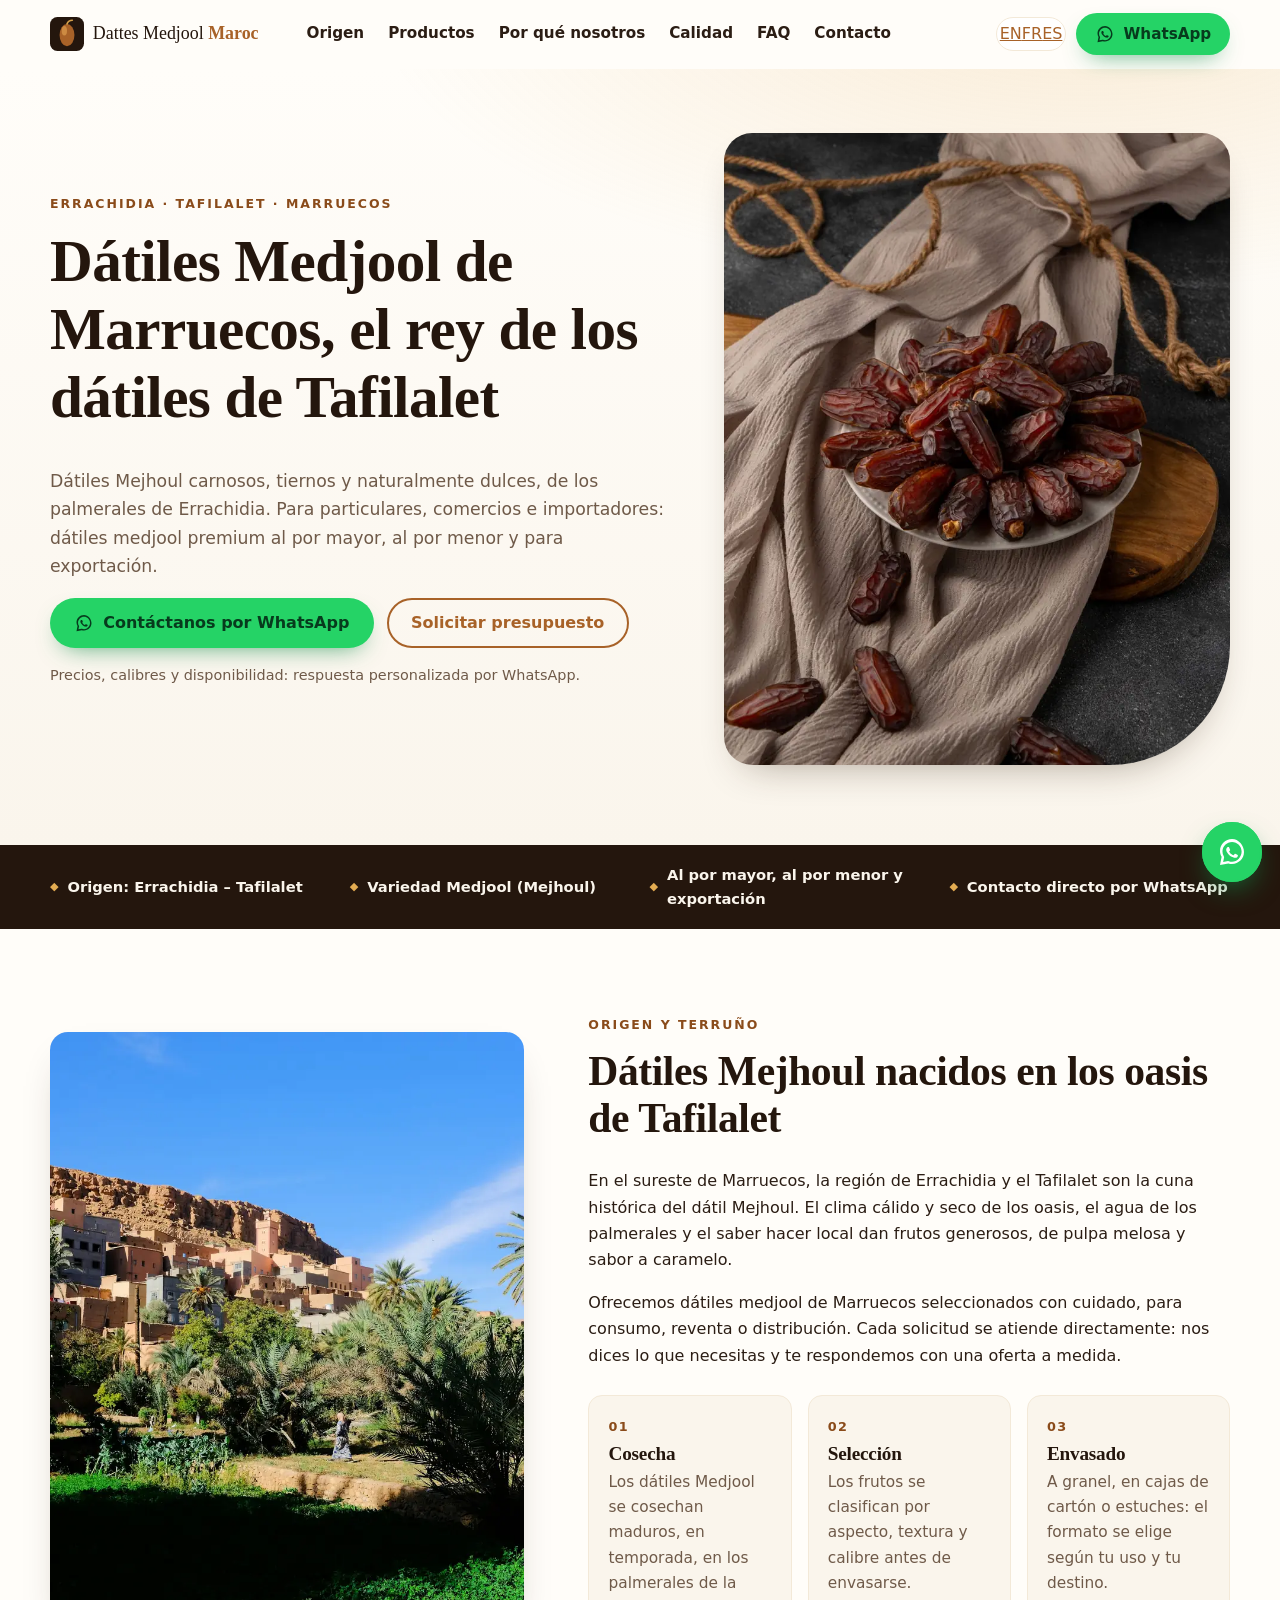
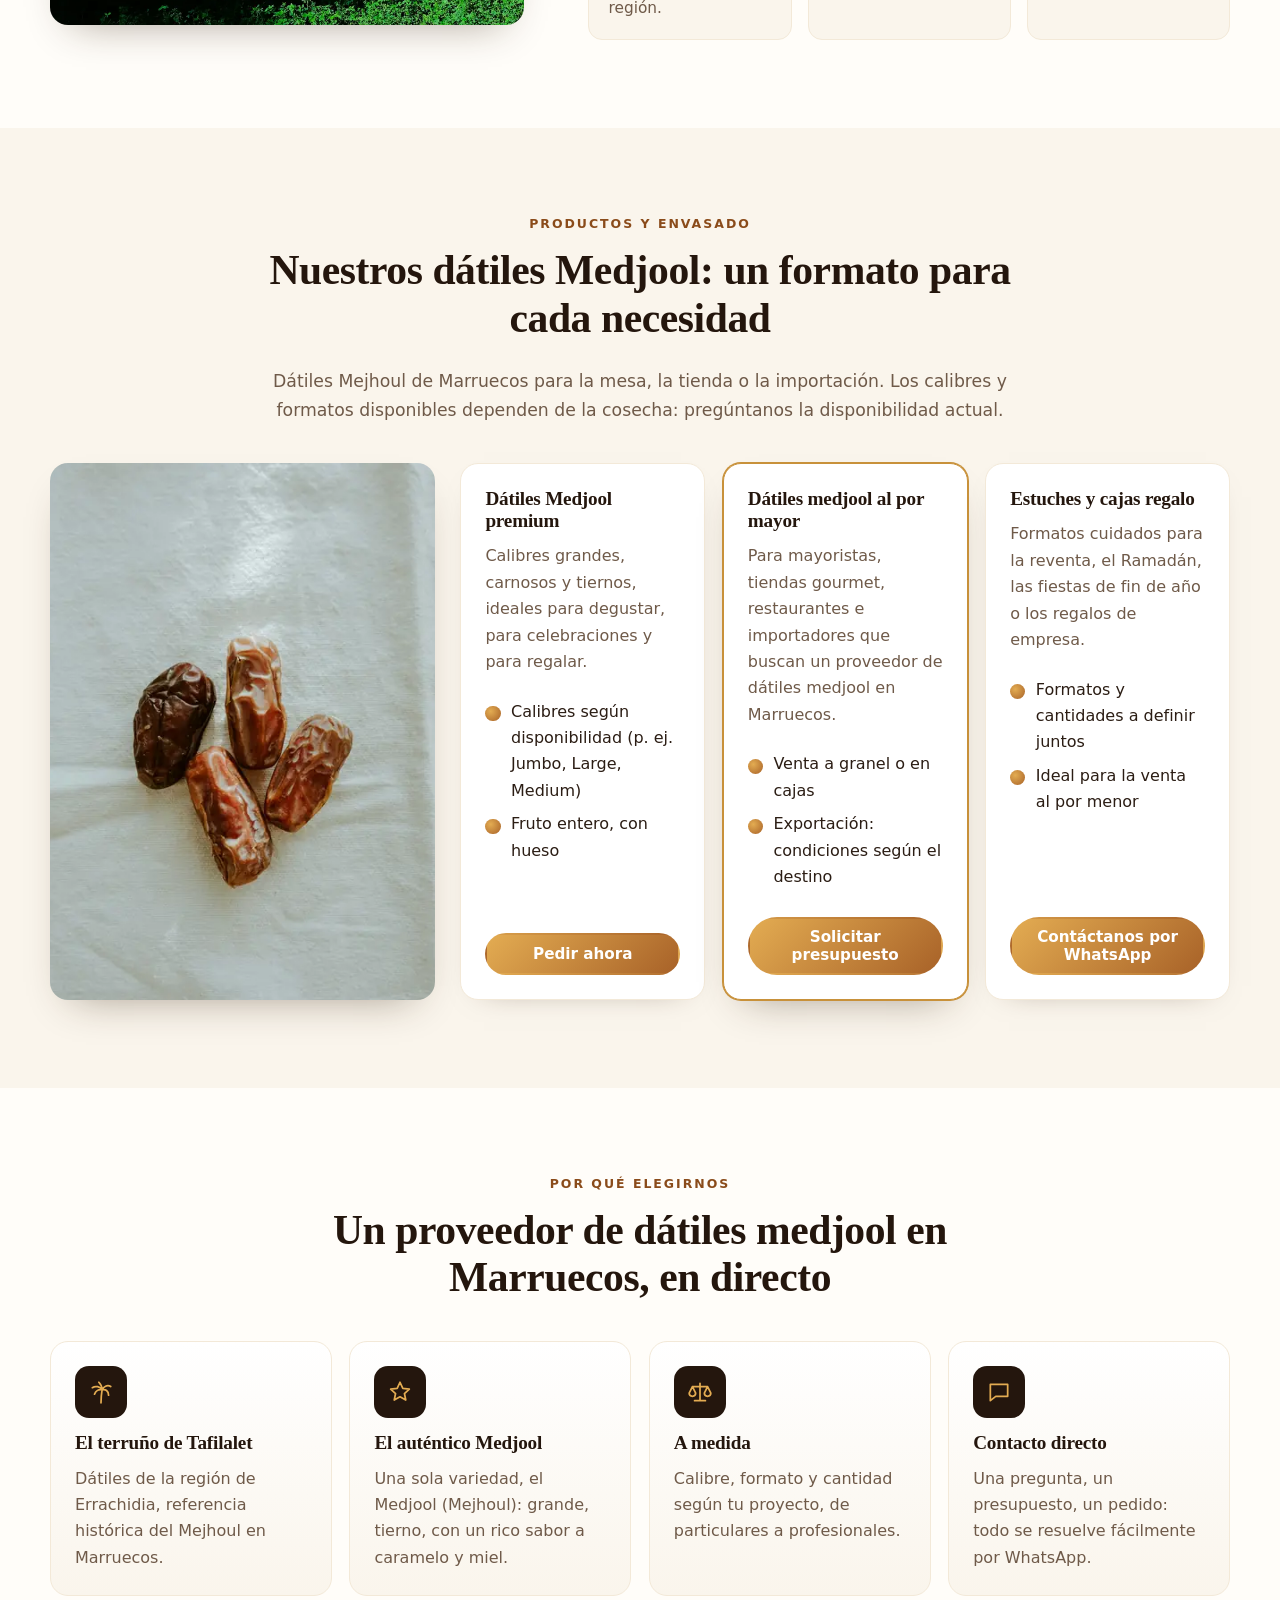
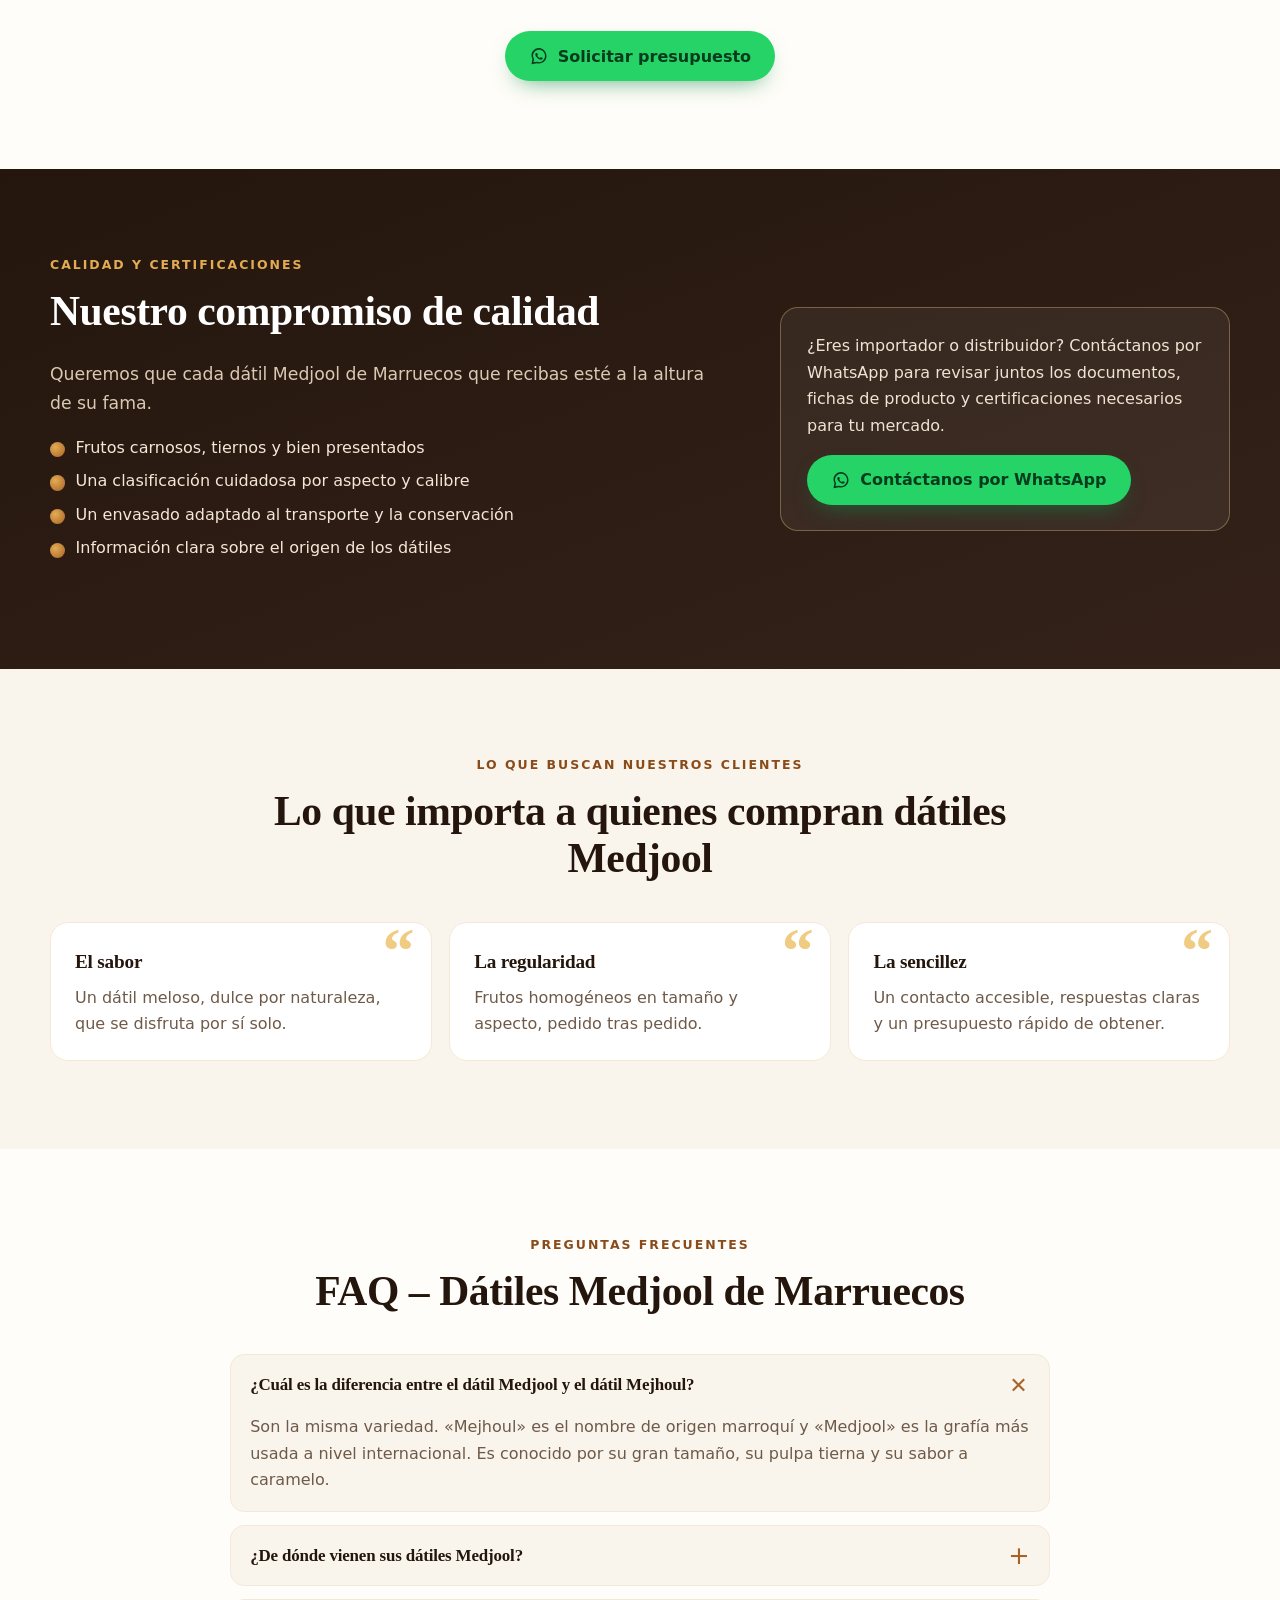
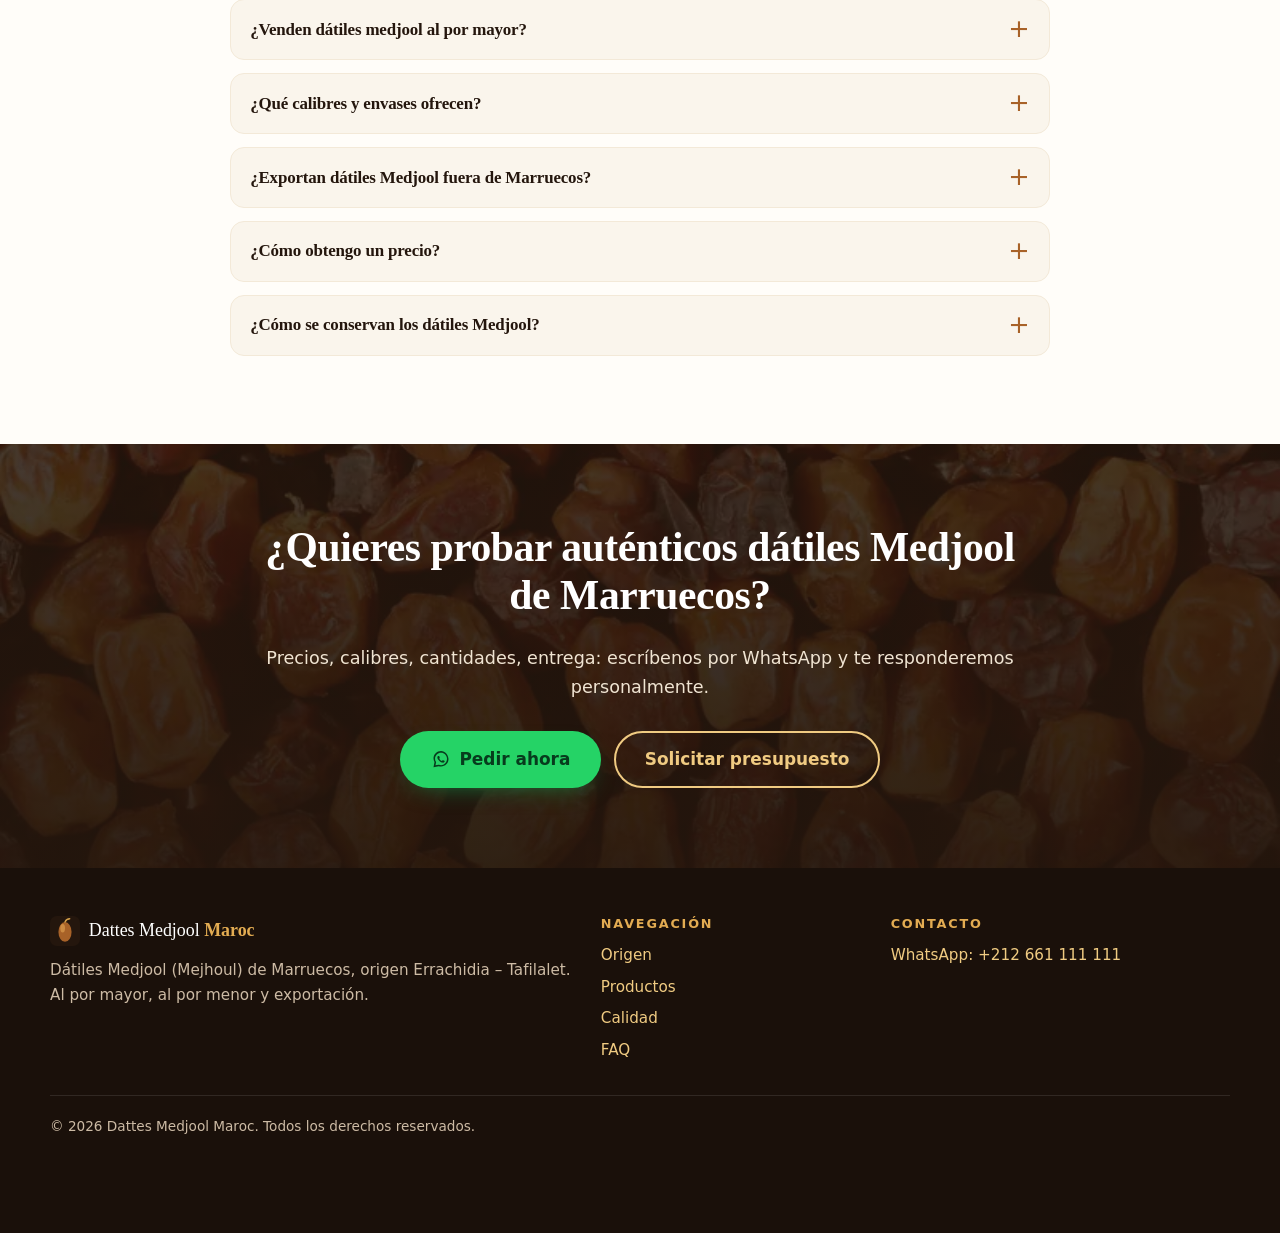
==== es/index.html @ 3dd284b5 "Generated pages: EN at /, FR at /fr/, ES at /es/ + sitemap with hreflang (2/3)" ====
<!DOCTYPE html>
<html lang="es">
<head>
  <!-- ============================================================
       GOOGLE TAG MANAGER (HEAD) — à ajouter plus tard
       Collez ici le 1er extrait GTM (<script>…GTM-XXXXXXX…</script>),
       le plus haut possible dans <head>. Aucun suivi n'est installé pour l'instant.
       ============================================================ -->

  <meta charset="utf-8">
  <meta name="viewport" content="width=device-width, initial-scale=1">
  <title>Dátiles Medjool Marruecos | Proveedor de dátiles Mejhoul de Tafilalet</title>
  <meta name="description" content="Dátiles Medjool de Marruecos (Mejhoul) de Errachidia – Tafilalet. Dátiles medjool premium al por mayor y al por menor, exportación bajo consulta. Solicita presupuesto por WhatsApp.">
  <meta name="robots" content="index, follow, max-image-preview:large">
  <meta name="theme-color" content="#24160d">
  <!-- Domain is set in tools/build.py (SITE). EN = /, FR = /fr/, ES = /es/ -->
  <link rel="canonical" href="https://medjooldateswholesale.vercel.app/es/">
  <link rel="alternate" hreflang="en" href="https://medjooldateswholesale.vercel.app/">
  <link rel="alternate" hreflang="fr" href="https://medjooldateswholesale.vercel.app/fr/">
  <link rel="alternate" hreflang="es" href="https://medjooldateswholesale.vercel.app/es/">
  <link rel="alternate" hreflang="x-default" href="https://medjooldateswholesale.vercel.app/">

  <meta property="og:type" content="website">
  <meta property="og:site_name" content="Dattes Medjool Maroc">
  <meta property="og:url" content="https://medjooldateswholesale.vercel.app/es/">
  <meta property="og:title" content="Dátiles Medjool Marruecos – Dátiles Mejhoul premium de Tafilalet">
  <meta property="og:description" content="Dátiles Mejhoul de Marruecos, origen Errachidia – Tafilalet. Al por mayor, al por menor y exportación. Contáctanos por WhatsApp.">
  <meta property="og:locale" content="es_ES">
  <meta property="og:locale:alternate" content="en_US">
  <meta property="og:locale:alternate" content="fr_FR">
  <meta property="og:image" content="https://medjooldateswholesale.vercel.app/images/og-image.jpg">
  <meta property="og:image:width" content="1200">
  <meta property="og:image:height" content="630">
  <meta property="og:image:alt" content="Dátiles Medjool de Marruecos en un plato sobre un paño de lino">
  <meta name="twitter:card" content="summary_large_image">
  <meta name="twitter:title" content="Dátiles Medjool Marruecos – Dátiles Mejhoul premium de Tafilalet">
  <meta name="twitter:description" content="Dátiles Mejhoul de Marruecos, origen Errachidia – Tafilalet. Al por mayor, al por menor y exportación. Contáctanos por WhatsApp.">
  <meta name="twitter:image" content="https://medjooldateswholesale.vercel.app/images/og-image.jpg">

  <link rel="icon" href="/favicon.svg" type="image/svg+xml">
  <link rel="apple-touch-icon" href="/images/apple-touch-icon.png">
  <link rel="preload" as="image" href="/images/dattes-medjool-maroc-800.webp" imagesrcset="/images/dattes-medjool-maroc-480.webp 480w, /images/dattes-medjool-maroc-800.webp 800w" imagesizes="(min-width: 900px) 42vw, 100vw" fetchpriority="high">
  <link rel="stylesheet" href="/css/style.css">

  <script type="application/ld+json" id="ld-org">
{
  "@context": "https://schema.org",
  "@graph": [
    {
      "@type": "Organization",
      "@id": "https://medjooldateswholesale.vercel.app/#organization",
      "name": "Dattes Medjool Maroc",
      "url": "https://medjooldateswholesale.vercel.app/",
      "logo": "https://medjooldateswholesale.vercel.app/images/apple-touch-icon.png",
      "image": "https://medjooldateswholesale.vercel.app/images/og-image.jpg",
      "telephone": "+212661111111",
      "contactPoint": {
        "@type": "ContactPoint",
        "telephone": "+212661111111",
        "contactType": "sales",
        "url": "https://wa.me/212661111111",
        "availableLanguage": [
          "English",
          "French",
          "Spanish"
        ]
      }
    },
    {
      "@type": "WebSite",
      "@id": "https://medjooldateswholesale.vercel.app/#website",
      "url": "https://medjooldateswholesale.vercel.app/",
      "name": "Dattes Medjool Maroc",
      "inLanguage": [
        "en",
        "fr",
        "es"
      ],
      "publisher": {
        "@id": "https://medjooldateswholesale.vercel.app/#organization"
      }
    }
  ]
}
  </script>
  <script type="application/ld+json" id="ld-faq">
{
  "@context": "https://schema.org",
  "@type": "FAQPage",
  "inLanguage": "es",
  "mainEntity": [
    {
      "@type": "Question",
      "name": "¿Cuál es la diferencia entre el dátil Medjool y el dátil Mejhoul?",
      "acceptedAnswer": {
        "@type": "Answer",
        "text": "Son la misma variedad. «Mejhoul» es el nombre de origen marroquí y «Medjool» es la grafía más usada a nivel internacional. Es conocido por su gran tamaño, su pulpa tierna y su sabor a caramelo."
      }
    },
    {
      "@type": "Question",
      "name": "¿De dónde vienen sus dátiles Medjool?",
      "acceptedAnswer": {
        "@type": "Answer",
        "text": "Nuestros dátiles vienen de Marruecos, de la región de Errachidia – Tafilalet, en el sureste del país, cuna histórica del dátil Mejhoul."
      }
    },
    {
      "@type": "Question",
      "name": "¿Venden dátiles medjool al por mayor?",
      "acceptedAnswer": {
        "@type": "Answer",
        "text": "Sí. Atendemos solicitudes de particulares y de profesionales (mayoristas, comercios, restaurantes, importadores). Indícanos por WhatsApp la cantidad que necesitas para recibir un presupuesto."
      }
    },
    {
      "@type": "Question",
      "name": "¿Qué calibres y envases ofrecen?",
      "acceptedAnswer": {
        "@type": "Answer",
        "text": "Los calibres y formatos (a granel, cajas, estuches, cajas regalo) dependen de la cosecha y de tu necesidad. Escríbenos por WhatsApp para conocer la disponibilidad actual."
      }
    },
    {
      "@type": "Question",
      "name": "¿Exportan dátiles Medjool fuera de Marruecos?",
      "acceptedAnswer": {
        "@type": "Answer",
        "text": "Las solicitudes de exportación se estudian caso por caso. Las condiciones (documentos, transporte, plazos) dependen del país de destino: contáctanos por WhatsApp para hablarlo."
      }
    },
    {
      "@type": "Question",
      "name": "¿Cómo obtengo un precio?",
      "acceptedAnswer": {
        "@type": "Answer",
        "text": "Envíanos un mensaje por WhatsApp indicando el producto, la cantidad y la ciudad o el país de entrega. Te responderemos con una oferta personalizada."
      }
    },
    {
      "@type": "Question",
      "name": "¿Cómo se conservan los dátiles Medjool?",
      "acceptedAnswer": {
        "@type": "Answer",
        "text": "Guárdalos en un lugar fresco y seco, protegidos de la luz y en un recipiente cerrado. En el frigorífico se mantienen tiernos durante más tiempo."
      }
    }
  ]
}
  </script>
</head>
<body>
  <!-- ============================================================
       GOOGLE TAG MANAGER (BODY / noscript) — à ajouter plus tard
       Collez ici le 2e extrait GTM (<noscript><iframe …GTM-XXXXXXX…></iframe></noscript>),
       juste après l'ouverture de <body>.
       Les liens WhatsApp portent data-cta="whatsapp" et data-cta-location="…"
       pour créer facilement des déclencheurs GTM (clic WhatsApp).
       ============================================================ -->

  <a class="skip" href="#main">Ir al contenido</a>

  <header class="header" id="top">
    <div class="container header__inner">
      <a class="brand" href="#top" aria-label="Dattes Medjool Maroc – inicio">
        <img src="/favicon.svg" alt="" width="34" height="34">
        <span>Dattes Medjool <strong>Maroc</strong></span>
      </a>
      <nav class="nav" id="nav" aria-label="Navegación principal">
        <a href="#origine">Origen</a>
        <a href="#produits">Productos</a>
        <a href="#pourquoi">Por qué nosotros</a>
        <a href="#qualite">Calidad</a>
        <a href="#faq">FAQ</a>
        <a href="#contact">Contacto</a>
      </nav>
      <div class="header__actions">
        <nav class="lang" aria-label="Elegir idioma">
          <a href="/" hreflang="en" lang="en">EN</a>
          <a href="/fr/" hreflang="fr" lang="fr">FR</a>
          <a href="/es/" hreflang="es" lang="es" aria-current="page">ES</a>
        </nav>
        <a class="btn btn--wa btn--sm header__wa" href="https://wa.me/212661111111?text=Hola%2C%20me%20interesan%20sus%20d%C3%A1tiles%20Medjool%20de%20Marruecos.%20%C2%BFPodr%C3%ADan%20enviarme%20sus%20precios%20y%20disponibilidad%3F" target="_blank" rel="noopener" data-cta="whatsapp" data-cta-location="header"><svg class="i-wa" viewBox="0 0 32 32" width="20" height="20" aria-hidden="true" focusable="false"><path fill="currentColor" d="M16.04 3C9.4 3 4 8.33 4 14.9c0 2.1.56 4.15 1.62 5.95L4 29l8.4-1.6a12.2 12.2 0 0 0 3.64.55C22.66 27.95 28 22.62 28 16.05 28 9.48 22.66 3 16.04 3zm0 22.8c-1.13 0-2.24-.18-3.3-.53l-.6-.2-4.98.95.97-4.83-.22-.6a9.6 9.6 0 0 1-1.44-5.1c0-5.3 4.3-9.6 9.57-9.6s9.57 4.3 9.57 9.6-4.3 10.31-9.57 10.31zm5.27-7.07c-.29-.14-1.7-.83-1.96-.92-.27-.1-.46-.14-.65.14-.2.29-.75.92-.92 1.1-.17.2-.34.22-.63.08-.29-.15-1.22-.45-2.32-1.43-.86-.76-1.44-1.7-1.6-1.99-.17-.29-.02-.44.12-.58.13-.13.29-.34.43-.5.15-.18.2-.3.29-.49.1-.19.05-.36-.02-.5-.07-.15-.65-1.56-.89-2.13-.23-.56-.47-.48-.65-.49h-.55c-.19 0-.5.07-.77.36-.26.29-1 .98-1 2.4 0 1.4 1.03 2.77 1.17 2.96.15.19 2.03 3.1 4.92 4.34.69.3 1.22.47 1.64.6.69.22 1.32.19 1.81.12.55-.08 1.7-.69 1.94-1.36.24-.67.24-1.25.17-1.37-.07-.12-.26-.19-.55-.33z"/></svg><span>WhatsApp</span></a>
        <button class="burger" type="button" aria-controls="nav" aria-expanded="false" aria-label="Abrir el menú"><span></span><span></span><span></span></button>
      </div>
    </div>
  </header>

  <main id="main">
    <!-- HERO -->
    <section class="hero" aria-labelledby="hero-title">
      <div class="container hero__grid">
        <div class="hero__text">
          <p class="eyebrow">Errachidia · Tafilalet · Marruecos</p>
          <h1 id="hero-title">Dátiles Medjool de Marruecos, el rey de los dátiles de Tafilalet</h1>
          <p class="lead">Dátiles Mejhoul carnosos, tiernos y naturalmente dulces, de los palmerales de Errachidia. Para particulares, comercios e importadores: dátiles medjool premium al por mayor, al por menor y para exportación.</p>
          <div class="cta-row">
            <a class="btn btn--wa" href="https://wa.me/212661111111?text=Hola%2C%20me%20interesan%20sus%20d%C3%A1tiles%20Medjool%20de%20Marruecos.%20%C2%BFPodr%C3%ADan%20enviarme%20sus%20precios%20y%20disponibilidad%3F" target="_blank" rel="noopener" data-cta="whatsapp" data-cta-location="hero"><svg class="i-wa" viewBox="0 0 32 32" width="20" height="20" aria-hidden="true" focusable="false"><path fill="currentColor" d="M16.04 3C9.4 3 4 8.33 4 14.9c0 2.1.56 4.15 1.62 5.95L4 29l8.4-1.6a12.2 12.2 0 0 0 3.64.55C22.66 27.95 28 22.62 28 16.05 28 9.48 22.66 3 16.04 3zm0 22.8c-1.13 0-2.24-.18-3.3-.53l-.6-.2-4.98.95.97-4.83-.22-.6a9.6 9.6 0 0 1-1.44-5.1c0-5.3 4.3-9.6 9.57-9.6s9.57 4.3 9.57 9.6-4.3 10.31-9.57 10.31zm5.27-7.07c-.29-.14-1.7-.83-1.96-.92-.27-.1-.46-.14-.65.14-.2.29-.75.92-.92 1.1-.17.2-.34.22-.63.08-.29-.15-1.22-.45-2.32-1.43-.86-.76-1.44-1.7-1.6-1.99-.17-.29-.02-.44.12-.58.13-.13.29-.34.43-.5.15-.18.2-.3.29-.49.1-.19.05-.36-.02-.5-.07-.15-.65-1.56-.89-2.13-.23-.56-.47-.48-.65-.49h-.55c-.19 0-.5.07-.77.36-.26.29-1 .98-1 2.4 0 1.4 1.03 2.77 1.17 2.96.15.19 2.03 3.1 4.92 4.34.69.3 1.22.47 1.64.6.69.22 1.32.19 1.81.12.55-.08 1.7-.69 1.94-1.36.24-.67.24-1.25.17-1.37-.07-.12-.26-.19-.55-.33z"/></svg><span>Contáctanos por WhatsApp</span></a>
            <a class="btn btn--ghost" href="https://wa.me/212661111111?text=Hola%2C%20me%20interesan%20sus%20d%C3%A1tiles%20Medjool%20de%20Marruecos.%20%C2%BFPodr%C3%ADan%20enviarme%20sus%20precios%20y%20disponibilidad%3F" target="_blank" rel="noopener" data-cta="whatsapp" data-cta-location="hero-quote"><span>Solicitar presupuesto</span></a>
          </div>
          <p class="hero__note">Precios, calibres y disponibilidad: respuesta personalizada por WhatsApp.</p>
        </div>
        <figure class="hero__media">
          <img src="/images/dattes-medjool-maroc-800.webp" srcset="/images/dattes-medjool-maroc-480.webp 480w, /images/dattes-medjool-maroc-800.webp 800w" sizes="(min-width: 900px) 42vw, 100vw" width="800" height="1000" alt="Dátiles Medjool de Marruecos en un plato sobre un paño de lino" fetchpriority="high" decoding="async">
        </figure>
      </div>
    </section>

    <!-- TRUST BAR -->
    <section class="trust" aria-label="Puntos clave">
      <ul class="container trust__list">
        <li><span class="ico" aria-hidden="true">◆</span><span>Origen: Errachidia – Tafilalet</span></li>
        <li><span class="ico" aria-hidden="true">◆</span><span>Variedad Medjool (Mejhoul)</span></li>
        <li><span class="ico" aria-hidden="true">◆</span><span>Al por mayor, al por menor y exportación</span></li>
        <li><span class="ico" aria-hidden="true">◆</span><span>Contacto directo por WhatsApp</span></li>
      </ul>
    </section>

    <!-- ORIGINE -->
    <section class="section" id="origine" aria-labelledby="about-title">
      <div class="container split">
        <figure class="split__media">
          <img src="/images/palmeraie-tafilalet-800.webp" srcset="/images/palmeraie-tafilalet-480.webp 480w, /images/palmeraie-tafilalet-800.webp 800w" sizes="(min-width: 900px) 40vw, 100vw" width="800" height="1000" alt="Palmeral y pueblo de un oasis en el sureste de Marruecos" loading="lazy" decoding="async">
        </figure>
        <div>
          <p class="kicker">Origen y terruño</p>
          <h2 id="about-title">Dátiles Mejhoul nacidos en los oasis de Tafilalet</h2>
          <p>En el sureste de Marruecos, la región de Errachidia y el Tafilalet son la cuna histórica del dátil Mejhoul. El clima cálido y seco de los oasis, el agua de los palmerales y el saber hacer local dan frutos generosos, de pulpa melosa y sabor a caramelo.</p>
          <p>Ofrecemos dátiles medjool de Marruecos seleccionados con cuidado, para consumo, reventa o distribución. Cada solicitud se atiende directamente: nos dices lo que necesitas y te respondemos con una oferta a medida.</p>
          <div class="steps">
            <div class="step"><span class="step__n">01</span><h3>Cosecha</h3><p>Los dátiles Medjool se cosechan maduros, en temporada, en los palmerales de la región.</p></div>
            <div class="step"><span class="step__n">02</span><h3>Selección</h3><p>Los frutos se clasifican por aspecto, textura y calibre antes de envasarse.</p></div>
            <div class="step"><span class="step__n">03</span><h3>Envasado</h3><p>A granel, en cajas de cartón o estuches: el formato se elige según tu uso y tu destino.</p></div>
          </div>
        </div>
      </div>
    </section>

    <!-- PRODUITS -->
    <section class="section section--cream" id="produits" aria-labelledby="products-title">
      <div class="container">
        <div class="section__head">
          <p class="kicker">Productos y envasado</p>
          <h2 id="products-title">Nuestros dátiles Medjool: un formato para cada necesidad</h2>
          <p class="lead">Dátiles Mejhoul de Marruecos para la mesa, la tienda o la importación. Los calibres y formatos disponibles dependen de la cosecha: pregúntanos la disponibilidad actual.</p>
        </div>
        <div class="products">
          <figure class="products__media">
            <img src="/images/dattes-mejhoul-800.webp" srcset="/images/dattes-mejhoul-480.webp 480w, /images/dattes-mejhoul-800.webp 800w" sizes="(min-width: 900px) 30vw, 100vw" width="800" height="1000" alt="Cuatro dátiles Mejhoul sobre un paño blanco" loading="lazy" decoding="async">
          </figure>
          <div class="cards">
            <article class="card">
              <h3>Dátiles Medjool premium</h3>
              <p>Calibres grandes, carnosos y tiernos, ideales para degustar, para celebraciones y para regalar.</p>
              <ul class="checks"><li>Calibres según disponibilidad (p. ej. Jumbo, Large, Medium)</li><li>Fruto entero, con hueso</li></ul>
              <a class="btn btn--gold btn--sm" href="https://wa.me/212661111111?text=Hola%2C%20me%20interesan%20sus%20d%C3%A1tiles%20Medjool%20de%20Marruecos.%20%C2%BFPodr%C3%ADan%20enviarme%20sus%20precios%20y%20disponibilidad%3F" target="_blank" rel="noopener" data-cta="whatsapp" data-cta-location="product-premium"><span>Pedir ahora</span></a>
            </article>
            <article class="card card--featured">
              <h3>Dátiles medjool al por mayor</h3>
              <p>Para mayoristas, tiendas gourmet, restaurantes e importadores que buscan un proveedor de dátiles medjool en Marruecos.</p>
              <ul class="checks"><li>Venta a granel o en cajas</li><li>Exportación: condiciones según el destino</li></ul>
              <a class="btn btn--gold btn--sm" href="https://wa.me/212661111111?text=Hola%2C%20me%20interesan%20sus%20d%C3%A1tiles%20Medjool%20de%20Marruecos.%20%C2%BFPodr%C3%ADan%20enviarme%20sus%20precios%20y%20disponibilidad%3F" target="_blank" rel="noopener" data-cta="whatsapp" data-cta-location="product-wholesale"><span>Solicitar presupuesto</span></a>
            </article>
            <article class="card">
              <h3>Estuches y cajas regalo</h3>
              <p>Formatos cuidados para la reventa, el Ramadán, las fiestas de fin de año o los regalos de empresa.</p>
              <ul class="checks"><li>Formatos y cantidades a definir juntos</li><li>Ideal para la venta al por menor</li></ul>
              <a class="btn btn--gold btn--sm" href="https://wa.me/212661111111?text=Hola%2C%20me%20interesan%20sus%20d%C3%A1tiles%20Medjool%20de%20Marruecos.%20%C2%BFPodr%C3%ADan%20enviarme%20sus%20precios%20y%20disponibilidad%3F" target="_blank" rel="noopener" data-cta="whatsapp" data-cta-location="product-boxes"><span>Contáctanos por WhatsApp</span></a>
            </article>
          </div>
        </div>
      </div>
    </section>

    <!-- POURQUOI NOUS -->
    <section class="section" id="pourquoi" aria-labelledby="why-title">
      <div class="container">
        <div class="section__head">
          <p class="kicker">Por qué elegirnos</p>
          <h2 id="why-title">Un proveedor de dátiles medjool en Marruecos, en directo</h2>
        </div>
        <div class="features">
          <div class="feature"><span class="feature__ico" aria-hidden="true"><svg viewBox="0 0 24 24" width="26" height="26" aria-hidden="true"><path fill="none" stroke="currentColor" stroke-width="1.6" stroke-linecap="round" d="M12 22c0-5 .5-9 1-12M13 10c-2-3-6-4-9-2M13 10c1-3 5-5 8-3M13 10c-3-1-6 1-7 4M13 10c3-1 6 1 6 5M13 10c0-3-1-5-3-7"/></svg></span><h3>El terruño de Tafilalet</h3><p>Dátiles de la región de Errachidia, referencia histórica del Mejhoul en Marruecos.</p></div>
          <div class="feature"><span class="feature__ico" aria-hidden="true"><svg viewBox="0 0 24 24" width="26" height="26" aria-hidden="true"><path fill="none" stroke="currentColor" stroke-width="1.6" stroke-linejoin="round" d="M12 3l2.6 5.6 6 .7-4.5 4.1 1.2 6L12 16.4 6.7 19.4l1.2-6L3.4 9.3l6-.7z"/></svg></span><h3>El auténtico Medjool</h3><p>Una sola variedad, el Medjool (Mejhoul): grande, tierno, con un rico sabor a caramelo y miel.</p></div>
          <div class="feature"><span class="feature__ico" aria-hidden="true"><svg viewBox="0 0 24 24" width="26" height="26" aria-hidden="true"><path fill="none" stroke="currentColor" stroke-width="1.6" stroke-linecap="round" stroke-linejoin="round" d="M12 4v16M7 20h10M5 7h14M5 7l-3 6a3 3 0 0 0 6 0zM19 7l-3 6a3 3 0 0 0 6 0z"/></svg></span><h3>A medida</h3><p>Calibre, formato y cantidad según tu proyecto, de particulares a profesionales.</p></div>
          <div class="feature"><span class="feature__ico" aria-hidden="true"><svg viewBox="0 0 24 24" width="26" height="26" aria-hidden="true"><path fill="none" stroke="currentColor" stroke-width="1.6" stroke-linejoin="round" d="M4 5h16v11H9l-5 4z"/></svg></span><h3>Contacto directo</h3><p>Una pregunta, un presupuesto, un pedido: todo se resuelve fácilmente por WhatsApp.</p></div>
        </div>
        <div class="center"><a class="btn btn--wa" href="https://wa.me/212661111111?text=Hola%2C%20me%20interesan%20sus%20d%C3%A1tiles%20Medjool%20de%20Marruecos.%20%C2%BFPodr%C3%ADan%20enviarme%20sus%20precios%20y%20disponibilidad%3F" target="_blank" rel="noopener" data-cta="whatsapp" data-cta-location="why"><svg class="i-wa" viewBox="0 0 32 32" width="20" height="20" aria-hidden="true" focusable="false"><path fill="currentColor" d="M16.04 3C9.4 3 4 8.33 4 14.9c0 2.1.56 4.15 1.62 5.95L4 29l8.4-1.6a12.2 12.2 0 0 0 3.64.55C22.66 27.95 28 22.62 28 16.05 28 9.48 22.66 3 16.04 3zm0 22.8c-1.13 0-2.24-.18-3.3-.53l-.6-.2-4.98.95.97-4.83-.22-.6a9.6 9.6 0 0 1-1.44-5.1c0-5.3 4.3-9.6 9.57-9.6s9.57 4.3 9.57 9.6-4.3 10.31-9.57 10.31zm5.27-7.07c-.29-.14-1.7-.83-1.96-.92-.27-.1-.46-.14-.65.14-.2.29-.75.92-.92 1.1-.17.2-.34.22-.63.08-.29-.15-1.22-.45-2.32-1.43-.86-.76-1.44-1.7-1.6-1.99-.17-.29-.02-.44.12-.58.13-.13.29-.34.43-.5.15-.18.2-.3.29-.49.1-.19.05-.36-.02-.5-.07-.15-.65-1.56-.89-2.13-.23-.56-.47-.48-.65-.49h-.55c-.19 0-.5.07-.77.36-.26.29-1 .98-1 2.4 0 1.4 1.03 2.77 1.17 2.96.15.19 2.03 3.1 4.92 4.34.69.3 1.22.47 1.64.6.69.22 1.32.19 1.81.12.55-.08 1.7-.69 1.94-1.36.24-.67.24-1.25.17-1.37-.07-.12-.26-.19-.55-.33z"/></svg><span>Solicitar presupuesto</span></a></div>
      </div>
    </section>

    <!-- QUALITÉ & CERTIFICATIONS -->
    <section class="section section--dark" id="qualite" aria-labelledby="quality-title">
      <div class="container quality">
        <div>
          <p class="kicker">Calidad y certificaciones</p>
          <h2 id="quality-title">Nuestro compromiso de calidad</h2>
          <p class="lead">Queremos que cada dátil Medjool de Marruecos que recibas esté a la altura de su fama.</p>
          <ul class="checks checks--light">
            <li>Frutos carnosos, tiernos y bien presentados</li>
            <li>Una clasificación cuidadosa por aspecto y calibre</li>
            <li>Un envasado adaptado al transporte y la conservación</li>
            <li>Información clara sobre el origen de los dátiles</li>
          </ul>
        </div>
        <div class="quality__box">
          <!-- TODO (Jose) : ajoutez ici vos VRAIES certifications (ex. ONSSA, ISO, bio…) uniquement
               si vous les détenez, avec leurs logos/numéros. Rien n'est affiché pour l'instant. -->
          <p>¿Eres importador o distribuidor? Contáctanos por WhatsApp para revisar juntos los documentos, fichas de producto y certificaciones necesarios para tu mercado.</p>
          <a class="btn btn--wa" href="https://wa.me/212661111111?text=Hola%2C%20me%20interesan%20sus%20d%C3%A1tiles%20Medjool%20de%20Marruecos.%20%C2%BFPodr%C3%ADan%20enviarme%20sus%20precios%20y%20disponibilidad%3F" target="_blank" rel="noopener" data-cta="whatsapp" data-cta-location="quality"><svg class="i-wa" viewBox="0 0 32 32" width="20" height="20" aria-hidden="true" focusable="false"><path fill="currentColor" d="M16.04 3C9.4 3 4 8.33 4 14.9c0 2.1.56 4.15 1.62 5.95L4 29l8.4-1.6a12.2 12.2 0 0 0 3.64.55C22.66 27.95 28 22.62 28 16.05 28 9.48 22.66 3 16.04 3zm0 22.8c-1.13 0-2.24-.18-3.3-.53l-.6-.2-4.98.95.97-4.83-.22-.6a9.6 9.6 0 0 1-1.44-5.1c0-5.3 4.3-9.6 9.57-9.6s9.57 4.3 9.57 9.6-4.3 10.31-9.57 10.31zm5.27-7.07c-.29-.14-1.7-.83-1.96-.92-.27-.1-.46-.14-.65.14-.2.29-.75.92-.92 1.1-.17.2-.34.22-.63.08-.29-.15-1.22-.45-2.32-1.43-.86-.76-1.44-1.7-1.6-1.99-.17-.29-.02-.44.12-.58.13-.13.29-.34.43-.5.15-.18.2-.3.29-.49.1-.19.05-.36-.02-.5-.07-.15-.65-1.56-.89-2.13-.23-.56-.47-.48-.65-.49h-.55c-.19 0-.5.07-.77.36-.26.29-1 .98-1 2.4 0 1.4 1.03 2.77 1.17 2.96.15.19 2.03 3.1 4.92 4.34.69.3 1.22.47 1.64.6.69.22 1.32.19 1.81.12.55-.08 1.7-.69 1.94-1.36.24-.67.24-1.25.17-1.37-.07-.12-.26-.19-.55-.33z"/></svg><span>Contáctanos por WhatsApp</span></a>
        </div>
      </div>
    </section>

    <!-- CE QUE NOS CLIENTS RECHERCHENT (à la place de faux témoignages) -->
    <section class="section section--cream" id="avis" aria-labelledby="values-title">
      <div class="container">
        <div class="section__head">
          <p class="kicker">Lo que buscan nuestros clientes</p>
          <h2 id="values-title">Lo que importa a quienes compran dátiles Medjool</h2>
        </div>
        <div class="values">
          <div class="value"><span class="value__mark" aria-hidden="true">“</span><h3>El sabor</h3><p>Un dátil meloso, dulce por naturaleza, que se disfruta por sí solo.</p></div>
          <div class="value"><span class="value__mark" aria-hidden="true">“</span><h3>La regularidad</h3><p>Frutos homogéneos en tamaño y aspecto, pedido tras pedido.</p></div>
          <div class="value"><span class="value__mark" aria-hidden="true">“</span><h3>La sencillez</h3><p>Un contacto accesible, respuestas claras y un presupuesto rápido de obtener.</p></div>
        </div>
        <!-- TODO (Jose) : TÉMOIGNAGES CLIENTS — à ajouter seulement avec de vrais avis, avec l'accord des clients.
             Modèle (ajoutez les clés dans tools/translations.json pour EN / FR / ES, puis python3 tools/build.py) :
        <div class="testimonials">
          <blockquote class="testimonial">
            <p>« Vrai avis client ici »</p>
            <footer>Prénom, ville / entreprise</footer>
          </blockquote>
        </div>
        -->
      </div>
    </section>

    <!-- FAQ -->
    <section class="section" id="faq" aria-labelledby="faq-title">
      <div class="container container--narrow">
        <div class="section__head">
          <p class="kicker">Preguntas frecuentes</p>
          <h2 id="faq-title">FAQ – Dátiles Medjool de Marruecos</h2>
        </div>
        <div class="faq">
          <details class="faq__item" open>
            <summary><h3>¿Cuál es la diferencia entre el dátil Medjool y el dátil Mejhoul?</h3></summary>
            <p>Son la misma variedad. «Mejhoul» es el nombre de origen marroquí y «Medjool» es la grafía más usada a nivel internacional. Es conocido por su gran tamaño, su pulpa tierna y su sabor a caramelo.</p>
          </details>
          <details class="faq__item">
            <summary><h3>¿De dónde vienen sus dátiles Medjool?</h3></summary>
            <p>Nuestros dátiles vienen de Marruecos, de la región de Errachidia – Tafilalet, en el sureste del país, cuna histórica del dátil Mejhoul.</p>
          </details>
          <details class="faq__item">
            <summary><h3>¿Venden dátiles medjool al por mayor?</h3></summary>
            <p>Sí. Atendemos solicitudes de particulares y de profesionales (mayoristas, comercios, restaurantes, importadores). Indícanos por WhatsApp la cantidad que necesitas para recibir un presupuesto.</p>
          </details>
          <details class="faq__item">
            <summary><h3>¿Qué calibres y envases ofrecen?</h3></summary>
            <p>Los calibres y formatos (a granel, cajas, estuches, cajas regalo) dependen de la cosecha y de tu necesidad. Escríbenos por WhatsApp para conocer la disponibilidad actual.</p>
          </details>
          <details class="faq__item">
            <summary><h3>¿Exportan dátiles Medjool fuera de Marruecos?</h3></summary>
            <p>Las solicitudes de exportación se estudian caso por caso. Las condiciones (documentos, transporte, plazos) dependen del país de destino: contáctanos por WhatsApp para hablarlo.</p>
          </details>
          <details class="faq__item">
            <summary><h3>¿Cómo obtengo un precio?</h3></summary>
            <p>Envíanos un mensaje por WhatsApp indicando el producto, la cantidad y la ciudad o el país de entrega. Te responderemos con una oferta personalizada.</p>
          </details>
          <details class="faq__item">
            <summary><h3>¿Cómo se conservan los dátiles Medjool?</h3></summary>
            <p>Guárdalos en un lugar fresco y seco, protegidos de la luz y en un recipiente cerrado. En el frigorífico se mantienen tiernos durante más tiempo.</p>
          </details>
        </div>
      </div>
    </section>

    <!-- CTA FINAL -->
    <section class="final" id="contact" aria-labelledby="final-title">
      <picture>
        <source media="(min-width: 800px)" srcset="/images/dattes-medjool-en-gros-1400.webp">
        <img class="final__bg" src="/images/dattes-medjool-en-gros-800.webp" width="800" height="350" alt="" loading="lazy" decoding="async">
      </picture>
      <div class="container final__inner">
        <h2 id="final-title">¿Quieres probar auténticos dátiles Medjool de Marruecos?</h2>
        <p>Precios, calibres, cantidades, entrega: escríbenos por WhatsApp y te responderemos personalmente.</p>
        <div class="cta-row cta-row--center">
          <a class="btn btn--wa btn--lg" href="https://wa.me/212661111111?text=Hola%2C%20me%20interesan%20sus%20d%C3%A1tiles%20Medjool%20de%20Marruecos.%20%C2%BFPodr%C3%ADan%20enviarme%20sus%20precios%20y%20disponibilidad%3F" target="_blank" rel="noopener" data-cta="whatsapp" data-cta-location="final"><svg class="i-wa" viewBox="0 0 32 32" width="20" height="20" aria-hidden="true" focusable="false"><path fill="currentColor" d="M16.04 3C9.4 3 4 8.33 4 14.9c0 2.1.56 4.15 1.62 5.95L4 29l8.4-1.6a12.2 12.2 0 0 0 3.64.55C22.66 27.95 28 22.62 28 16.05 28 9.48 22.66 3 16.04 3zm0 22.8c-1.13 0-2.24-.18-3.3-.53l-.6-.2-4.98.95.97-4.83-.22-.6a9.6 9.6 0 0 1-1.44-5.1c0-5.3 4.3-9.6 9.57-9.6s9.57 4.3 9.57 9.6-4.3 10.31-9.57 10.31zm5.27-7.07c-.29-.14-1.7-.83-1.96-.92-.27-.1-.46-.14-.65.14-.2.29-.75.92-.92 1.1-.17.2-.34.22-.63.08-.29-.15-1.22-.45-2.32-1.43-.86-.76-1.44-1.7-1.6-1.99-.17-.29-.02-.44.12-.58.13-.13.29-.34.43-.5.15-.18.2-.3.29-.49.1-.19.05-.36-.02-.5-.07-.15-.65-1.56-.89-2.13-.23-.56-.47-.48-.65-.49h-.55c-.19 0-.5.07-.77.36-.26.29-1 .98-1 2.4 0 1.4 1.03 2.77 1.17 2.96.15.19 2.03 3.1 4.92 4.34.69.3 1.22.47 1.64.6.69.22 1.32.19 1.81.12.55-.08 1.7-.69 1.94-1.36.24-.67.24-1.25.17-1.37-.07-.12-.26-.19-.55-.33z"/></svg><span>Pedir ahora</span></a>
          <a class="btn btn--ghost-light btn--lg" href="https://wa.me/212661111111?text=Hola%2C%20me%20interesan%20sus%20d%C3%A1tiles%20Medjool%20de%20Marruecos.%20%C2%BFPodr%C3%ADan%20enviarme%20sus%20precios%20y%20disponibilidad%3F" target="_blank" rel="noopener" data-cta="whatsapp" data-cta-location="final-quote"><span>Solicitar presupuesto</span></a>
        </div>
      </div>
    </section>
  </main>

  <footer class="footer">
    <div class="container footer__grid">
      <div>
        <p class="brand brand--footer"><img src="/favicon.svg" alt="" width="30" height="30" loading="lazy"><span>Dattes Medjool <strong>Maroc</strong></span></p>
        <p>Dátiles Medjool (Mejhoul) de Marruecos, origen Errachidia – Tafilalet. Al por mayor, al por menor y exportación.</p>
      </div>
      <div>
        <h2 class="footer__h">Navegación</h2>
        <ul class="footer__links">
          <li><a href="#origine">Origen</a></li>
          <li><a href="#produits">Productos</a></li>
          <li><a href="#qualite">Calidad</a></li>
          <li><a href="#faq">FAQ</a></li>
        </ul>
      </div>
      <div>
        <h2 class="footer__h">Contacto</h2>
        <p><a href="https://wa.me/212661111111?text=Hola%2C%20me%20interesan%20sus%20d%C3%A1tiles%20Medjool%20de%20Marruecos.%20%C2%BFPodr%C3%ADan%20enviarme%20sus%20precios%20y%20disponibilidad%3F" target="_blank" rel="noopener" data-cta="whatsapp" data-cta-location="footer">WhatsApp: +212 661 111 111</a></p>
      </div>
    </div>
    <div class="container footer__bottom">
      <p>© <span id="year">2026</span> Dattes Medjool Maroc. <span>Todos los derechos reservados.</span></p>
    </div>
  </footer>

  <a class="wa-float" href="https://wa.me/212661111111?text=Hola%2C%20me%20interesan%20sus%20d%C3%A1tiles%20Medjool%20de%20Marruecos.%20%C2%BFPodr%C3%ADan%20enviarme%20sus%20precios%20y%20disponibilidad%3F" target="_blank" rel="noopener" data-cta="whatsapp" data-cta-location="floating" aria-label="Contáctanos por WhatsApp"><svg class="i-wa" viewBox="0 0 32 32" width="20" height="20" aria-hidden="true" focusable="false"><path fill="currentColor" d="M16.04 3C9.4 3 4 8.33 4 14.9c0 2.1.56 4.15 1.62 5.95L4 29l8.4-1.6a12.2 12.2 0 0 0 3.64.55C22.66 27.95 28 22.62 28 16.05 28 9.48 22.66 3 16.04 3zm0 22.8c-1.13 0-2.24-.18-3.3-.53l-.6-.2-4.98.95.97-4.83-.22-.6a9.6 9.6 0 0 1-1.44-5.1c0-5.3 4.3-9.6 9.57-9.6s9.57 4.3 9.57 9.6-4.3 10.31-9.57 10.31zm5.27-7.07c-.29-.14-1.7-.83-1.96-.92-.27-.1-.46-.14-.65.14-.2.29-.75.92-.92 1.1-.17.2-.34.22-.63.08-.29-.15-1.22-.45-2.32-1.43-.86-.76-1.44-1.7-1.6-1.99-.17-.29-.02-.44.12-.58.13-.13.29-.34.43-.5.15-.18.2-.3.29-.49.1-.19.05-.36-.02-.5-.07-.15-.65-1.56-.89-2.13-.23-.56-.47-.48-.65-.49h-.55c-.19 0-.5.07-.77.36-.26.29-1 .98-1 2.4 0 1.4 1.03 2.77 1.17 2.96.15.19 2.03 3.1 4.92 4.34.69.3 1.22.47 1.64.6.69.22 1.32.19 1.81.12.55-.08 1.7-.69 1.94-1.36.24-.67.24-1.25.17-1.37-.07-.12-.26-.19-.55-.33z"/></svg></a>

  <script src="/js/main.js"></script>
</body>
</html>
---- css/style.css ----
/* Dattes Medjool Maroc — mobile-first, no framework */
:root{
  --espresso:#24160d; --espresso-2:#34221a; --cocoa:#5a3a22;
  --caramel:#a86228; --gold:#c8913a; --amber:#e3ac52; --gold-soft:#f0cb82;
  --cream:#faf5ec; --cream-2:#f3e9d8; --ink:#2b1d14; --muted:#6f5a49;
  --wa:#25d366; --wa-dark:#128c4a;
  --radius:18px; --shadow:0 18px 40px -22px rgba(52,30,12,.45);
  --serif:"Iowan Old Style","Palatino Linotype",Palatino,"Book Antiqua",Georgia,serif;
  --sans:system-ui,-apple-system,"Segoe UI",Roboto,"Helvetica Neue",Arial,sans-serif;
}
*,*::before,*::after{box-sizing:border-box}
html{scroll-behavior:smooth;scroll-padding-top:84px;-webkit-text-size-adjust:100%}
body{margin:0;font-family:var(--sans);font-size:1rem;line-height:1.65;color:var(--ink);background:#fffdf9}
img{max-width:100%;height:auto;display:block}
a{color:var(--caramel)}
h1,h2,h3{font-family:var(--serif);line-height:1.15;color:var(--espresso);margin:0 0 .6em;font-weight:700;letter-spacing:-.01em}
h1{font-size:clamp(2.1rem,6.4vw,3.7rem)}
h2{font-size:clamp(1.7rem,4.4vw,2.6rem)}
h3{font-size:1.2rem}
p{margin:0 0 1em}
.container{width:min(1180px,100% - 2.5rem);margin-inline:auto}
.container--narrow{width:min(820px,100% - 2.5rem)}
.skip{position:absolute;left:-999px;top:0;background:var(--espresso);color:#fff;padding:.6rem 1rem;z-index:100}
.skip:focus{left:1rem}
:focus-visible{outline:3px solid var(--amber);outline-offset:3px}

/* Buttons */
.btn{display:inline-flex;align-items:center;justify-content:center;gap:.55rem;min-height:48px;padding:.8rem 1.4rem;border-radius:999px;font-weight:650;font-size:1rem;text-decoration:none;border:2px solid transparent;transition:transform .15s ease,box-shadow .15s ease,background .15s ease;line-height:1.2;text-align:center}
.btn:hover{transform:translateY(-1px)}
.btn--wa{background:var(--wa);color:#073b1d;box-shadow:0 10px 24px -12px rgba(18,140,74,.8)}
.btn--wa:hover{background:#2fe072}
.btn--gold{background:linear-gradient(135deg,var(--amber),var(--caramel));color:#fff}
.btn--ghost{border-color:var(--caramel);color:var(--caramel);background:transparent}
.btn--ghost:hover{background:var(--caramel);color:#fff}
.btn--ghost-light{border-color:var(--gold-soft);color:var(--gold-soft)}
.btn--ghost-light:hover{background:var(--gold-soft);color:var(--espresso)}
.btn--sm{min-height:42px;padding:.55rem 1.05rem;font-size:.95rem}
.btn--lg{min-height:56px;padding:1rem 1.8rem;font-size:1.06rem}
.i-wa{flex:none}
.cta-row{display:flex;flex-wrap:wrap;gap:.8rem}
.cta-row--center{justify-content:center}
.center{text-align:center;margin-top:2.2rem}

/* Header */
.header{position:sticky;top:0;z-index:50;background:rgba(255,253,249,.94);backdrop-filter:saturate(1.4) blur(10px);-webkit-backdrop-filter:saturate(1.4) blur(10px);border-bottom:1px solid transparent;transition:box-shadow .2s,border-color .2s}
.header.is-scrolled{border-color:var(--cream-2);box-shadow:0 8px 24px -18px rgba(52,30,12,.5)}
.header__inner{display:flex;align-items:center;gap:1rem;min-height:68px}
.brand{display:flex;align-items:center;gap:.55rem;font-family:var(--serif);font-size:1.12rem;color:var(--espresso);text-decoration:none;white-space:nowrap;margin:0}
.brand strong{color:var(--caramel)}
.nav{display:none}
.header__actions{margin-left:auto;display:flex;align-items:center;gap:.6rem}
.lang{display:flex;border:1px solid var(--cream-2);border-radius:999px;padding:3px;background:#fff}
.lang button{font:600 .8rem/1 var(--sans);letter-spacing:.04em;border:0;background:transparent;color:var(--muted);padding:.5rem .6rem;border-radius:999px;cursor:pointer;min-width:38px;min-height:34px}
.lang button[aria-pressed="true"]{background:var(--espresso);color:var(--gold-soft)}
.header__wa{display:none}
.burger{display:inline-flex;flex-direction:column;justify-content:center;gap:5px;width:44px;height:44px;border:0;background:transparent;cursor:pointer;padding:10px}
.burger span{display:block;height:2px;background:var(--espresso);border-radius:2px;transition:transform .2s,opacity .2s}
.nav-open .burger span:nth-child(1){transform:translateY(7px) rotate(45deg)}
.nav-open .burger span:nth-child(2){opacity:0}
.nav-open .burger span:nth-child(3){transform:translateY(-7px) rotate(-45deg)}
.nav-open .nav{display:flex;flex-direction:column;position:absolute;left:0;right:0;top:100%;background:#fffdf9;border-bottom:1px solid var(--cream-2);padding:.5rem 1.25rem 1.2rem;box-shadow:0 20px 30px -20px rgba(0,0,0,.35)}
.nav a{color:var(--ink);text-decoration:none;font-weight:550;padding:.75rem 0;border-bottom:1px solid var(--cream-2)}
.nav a:hover{color:var(--caramel)}

/* Hero */
.hero{position:relative;padding:2.2rem 0 3rem;background:radial-gradient(1200px 500px at 85% -10%,rgba(227,172,82,.22),transparent 60%),linear-gradient(180deg,#fffdf9,var(--cream))}
.hero__grid{display:grid;gap:2rem;align-items:center}
.eyebrow,.kicker{font:700 .78rem/1.3 var(--sans);letter-spacing:.16em;text-transform:uppercase;color:#8a4b1a;margin-bottom:.9rem}
.lead{font-size:1.08rem;color:var(--muted)}
.hero__note{font-size:.9rem;color:var(--muted);margin-top:1rem}
.hero__media{margin:0;border-radius:28px 28px 120px 28px;overflow:hidden;box-shadow:var(--shadow);aspect-ratio:4/5;max-height:72vh}
.hero__media img{width:100%;height:100%;object-fit:cover}

/* Trust */
.trust{background:var(--espresso);color:var(--cream)}
.trust__list{list-style:none;margin:0 auto;padding:1.1rem 0;display:grid;grid-template-columns:1fr 1fr;gap:.8rem 1.2rem;font-size:.92rem;font-weight:550}
.trust__list li{display:flex;align-items:center;gap:.55rem}
.trust .ico{color:var(--amber);font-size:.7rem}

/* Sections */
.section{padding:4.2rem 0}
.section--cream{background:var(--cream)}
.section--dark{background:linear-gradient(160deg,var(--espresso),var(--espresso-2));color:#efe3d1}
.section--dark h2{color:#fff}
.section--dark .kicker{color:var(--amber)}
.section--dark .lead{color:#d9c8b2}
.section__head{max-width:760px;margin:0 auto 2.4rem;text-align:center}
.split{display:grid;gap:2.2rem;align-items:center}
.split__media{margin:0;border-radius:var(--radius);overflow:hidden;box-shadow:var(--shadow);aspect-ratio:4/5;max-height:640px}
.split__media img{width:100%;height:100%;object-fit:cover}
.steps{display:grid;gap:1rem;margin-top:1.6rem}
.step{background:var(--cream);border:1px solid var(--cream-2);border-radius:14px;padding:1.1rem 1.2rem}
.step__n{font:700 .8rem var(--sans);color:#8a4b1a;letter-spacing:.1em}
.step h3{margin:.2rem 0 .3rem}
.step p{margin:0;color:var(--muted);font-size:.96rem}

/* Products */
.products{display:grid;gap:1.6rem}
.products__media{margin:0;border-radius:var(--radius);overflow:hidden;box-shadow:var(--shadow);aspect-ratio:4/3}
.products__media img{width:100%;height:100%;object-fit:cover}
.cards{display:grid;gap:1.1rem}
.card{background:#fff;border:1px solid var(--cream-2);border-radius:var(--radius);padding:1.5rem;box-shadow:0 10px 30px -24px rgba(52,30,12,.5);display:flex;flex-direction:column}
.card--featured{border-color:var(--gold);box-shadow:0 0 0 1px var(--gold),var(--shadow)}
.card p{color:var(--muted)}
.card .btn{margin-top:auto;align-self:stretch}
.checks{list-style:none;padding:0;margin:0 0 1.2rem}
.checks li{position:relative;padding-left:1.6rem;margin:.45rem 0}
.checks li::before{content:"";position:absolute;left:0;top:.45em;width:.95rem;height:.95rem;border-radius:50%;background:radial-gradient(circle at 35% 35%,var(--amber),var(--caramel))}
.checks--light li{color:#f3e7d6}

/* Features */
.features{display:grid;gap:1.1rem}
.feature{padding:1.5rem;border-radius:var(--radius);background:linear-gradient(180deg,#fff,var(--cream));border:1px solid var(--cream-2)}
.feature__ico{display:inline-grid;place-items:center;width:52px;height:52px;border-radius:14px;background:var(--espresso);color:var(--amber);margin-bottom:.9rem}
.feature p{margin:0;color:var(--muted)}

/* Quality */
.quality{display:grid;gap:2rem;align-items:center}
.quality__box{background:rgba(255,255,255,.06);border:1px solid rgba(240,203,130,.35);border-radius:var(--radius);padding:1.6rem}
.quality__box p{color:#efe3d1}

/* Values */
.values{display:grid;gap:1.1rem}
.value{position:relative;background:#fff;border-radius:var(--radius);padding:1.8rem 1.5rem 1.4rem;border:1px solid var(--cream-2)}
.value__mark{position:absolute;top:-.2rem;right:1rem;font:700 4rem/1 var(--serif);color:var(--gold-soft)}
.value p{margin:0;color:var(--muted)}

/* FAQ */
.faq{display:grid;gap:.8rem}
.faq__item{background:var(--cream);border:1px solid var(--cream-2);border-radius:14px;padding:0 1.2rem}
.faq__item summary{list-style:none;cursor:pointer;display:flex;align-items:center;justify-content:space-between;gap:1rem;padding:1.05rem 0}
.faq__item summary::-webkit-details-marker{display:none}
.faq__item summary::after{content:"+";font:400 1.6rem/1 var(--sans);color:var(--caramel);flex:none;transition:transform .2s}
.faq__item[open] summary::after{transform:rotate(45deg)}
.faq__item h3{margin:0;font-size:1.06rem}
.faq__item p{color:var(--muted);padding-bottom:1.1rem;margin:0}

/* Final CTA */
.final{position:relative;overflow:hidden;color:#fff;text-align:center;padding:5rem 0;background:var(--espresso)}
.final__bg{position:absolute;inset:0;width:100%;height:100%;object-fit:cover;opacity:.35}
.final::after{content:"";position:absolute;inset:0;background:linear-gradient(180deg,rgba(36,22,13,.55),rgba(36,22,13,.85))}
.final__inner{position:relative;z-index:1;max-width:760px}
.final h2{color:#fff}
.final p{color:#f0e4d2;font-size:1.1rem;margin-bottom:1.8rem}

/* Footer */
.footer{background:#1a100a;color:#cdbba5;padding:3rem 0 6rem;font-size:.95rem}
.footer a{color:var(--gold-soft);text-decoration:none}
.footer a:hover{text-decoration:underline}
.footer__grid{display:grid;gap:1.8rem}
.brand--footer{color:#fff;margin-bottom:.8rem}
.footer__h{font:700 .8rem var(--sans);letter-spacing:.14em;text-transform:uppercase;color:var(--amber);margin-bottom:.8rem}
.footer__links{list-style:none;padding:0;margin:0;display:grid;gap:.4rem}
.footer__bottom{border-top:1px solid rgba(255,255,255,.1);margin-top:2rem;padding-top:1.2rem;font-size:.85rem}
.footer__bottom p{margin:0}

/* Floating WhatsApp */
.wa-float{position:fixed;right:18px;bottom:18px;z-index:60;width:60px;height:60px;border-radius:50%;background:var(--wa);color:#fff;display:grid;place-items:center;box-shadow:0 12px 28px -8px rgba(18,140,74,.75);transition:transform .15s}
.wa-float:hover{transform:scale(1.06)}
.wa-float .i-wa{width:32px;height:32px}
.wa-float::before{content:"";position:absolute;inset:0;border-radius:50%;border:2px solid var(--wa);animation:pulse 2.4s ease-out infinite}
@keyframes pulse{0%{transform:scale(1);opacity:.7}100%{transform:scale(1.5);opacity:0}}

/* Tablet+ */
@media (min-width:640px){
  .trust__list{grid-template-columns:repeat(4,1fr);text-align:left}
  .features{grid-template-columns:1fr 1fr}
  .values{grid-template-columns:repeat(3,1fr)}
  .footer__grid{grid-template-columns:2fr 1fr 1.3fr}
  .header__wa{display:inline-flex}
}
@media (min-width:900px){
  .hero{padding:4rem 0 5rem}
  .hero__grid{grid-template-columns:1.1fr .9fr;gap:3.5rem}
  .split{grid-template-columns:.85fr 1.15fr;gap:4rem}
  .steps{grid-template-columns:repeat(3,1fr)}
  .products{grid-template-columns:.8fr 1.6fr;align-items:stretch}
  .products__media{aspect-ratio:auto}
  .cards{grid-template-columns:repeat(3,1fr)}
  .features{grid-template-columns:repeat(4,1fr)}
  .quality{grid-template-columns:1.2fr .8fr;gap:3.5rem}
  .section{padding:5.5rem 0}
}
@media (min-width:1080px){
  .nav{display:flex;gap:1.5rem;margin-left:2rem}
  .nav a{border:0;padding:.4rem 0;font-size:.95rem}
  .burger{display:none}
}
@media (max-width:520px){
  .brand{white-space:normal;min-width:0}
  .brand span{font-size:.98rem;line-height:1.1;max-width:8.5em}
  .lang button{min-width:34px;padding:.45rem .45rem}
}
@media (prefers-reduced-motion:reduce){
  html{scroll-behavior:auto}
  *{animation:none!important;transition:none!important}
}
.brand--footer strong{color:var(--amber)}
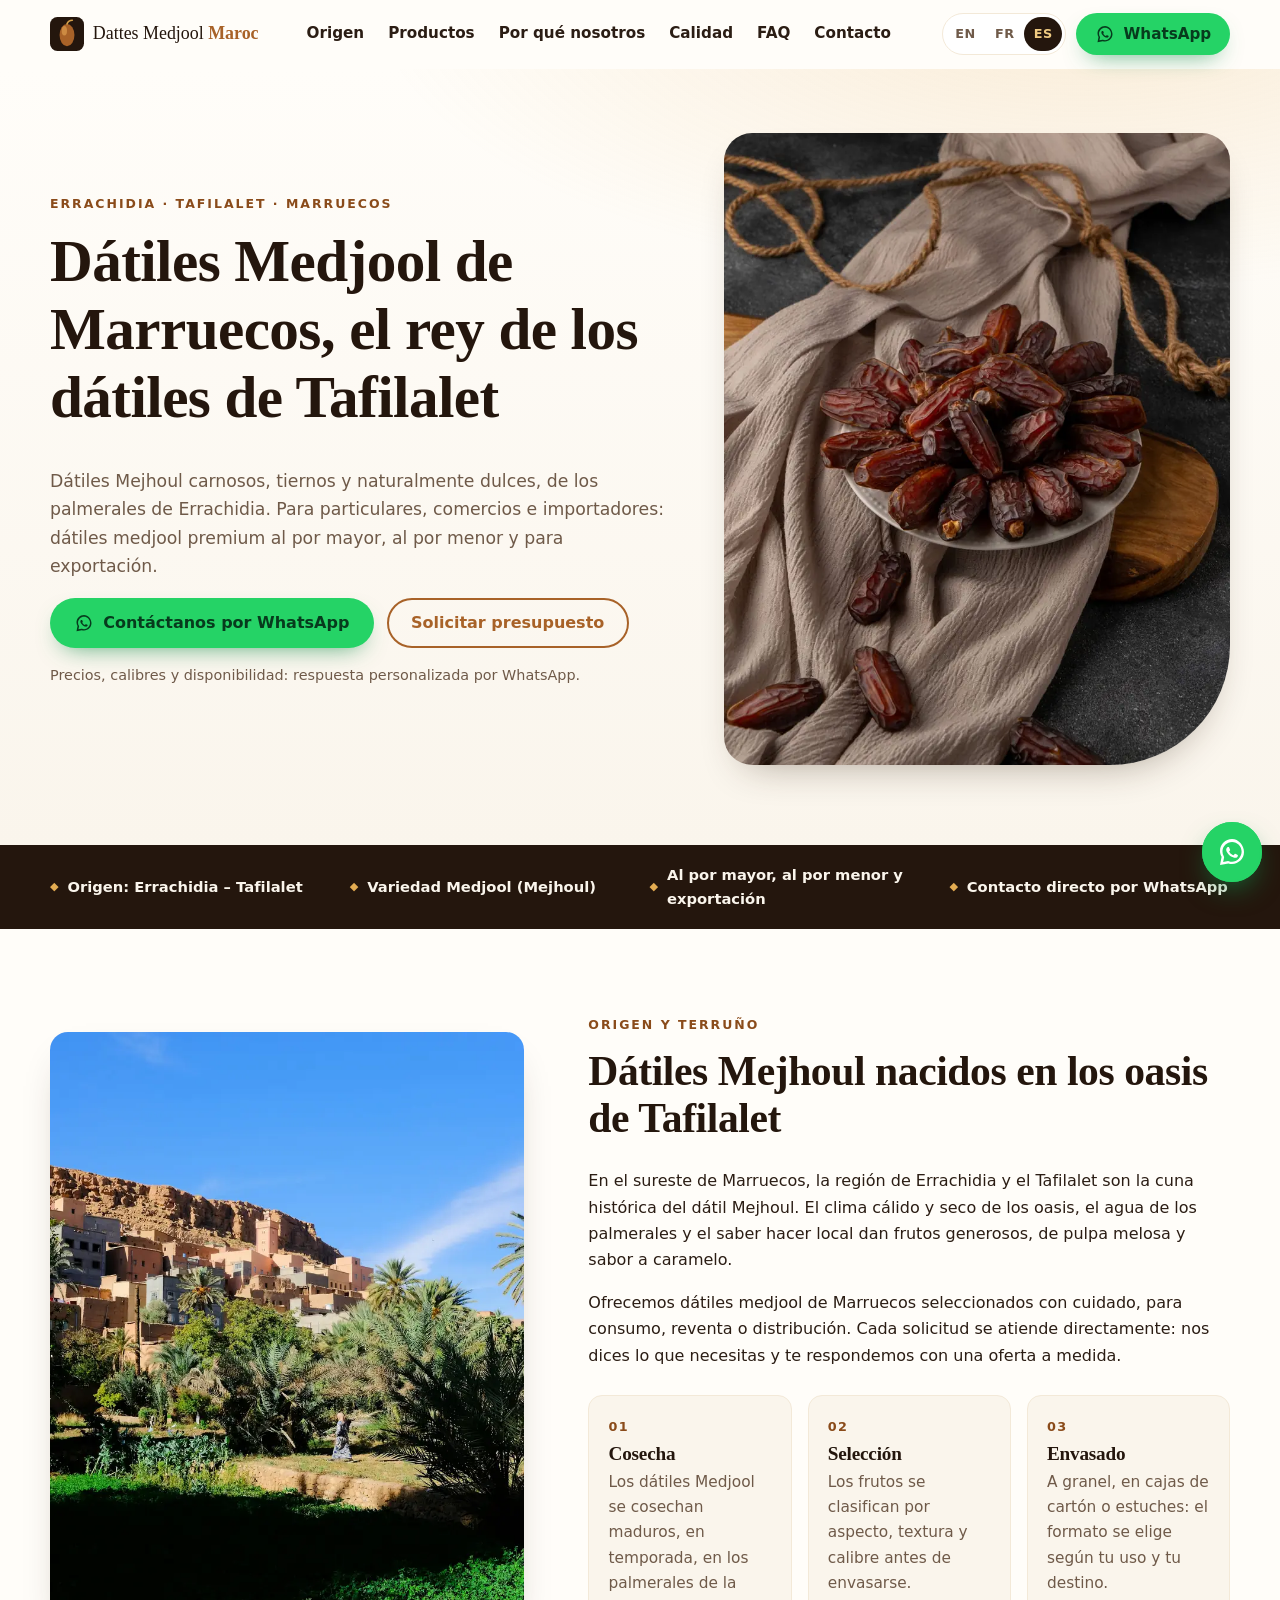
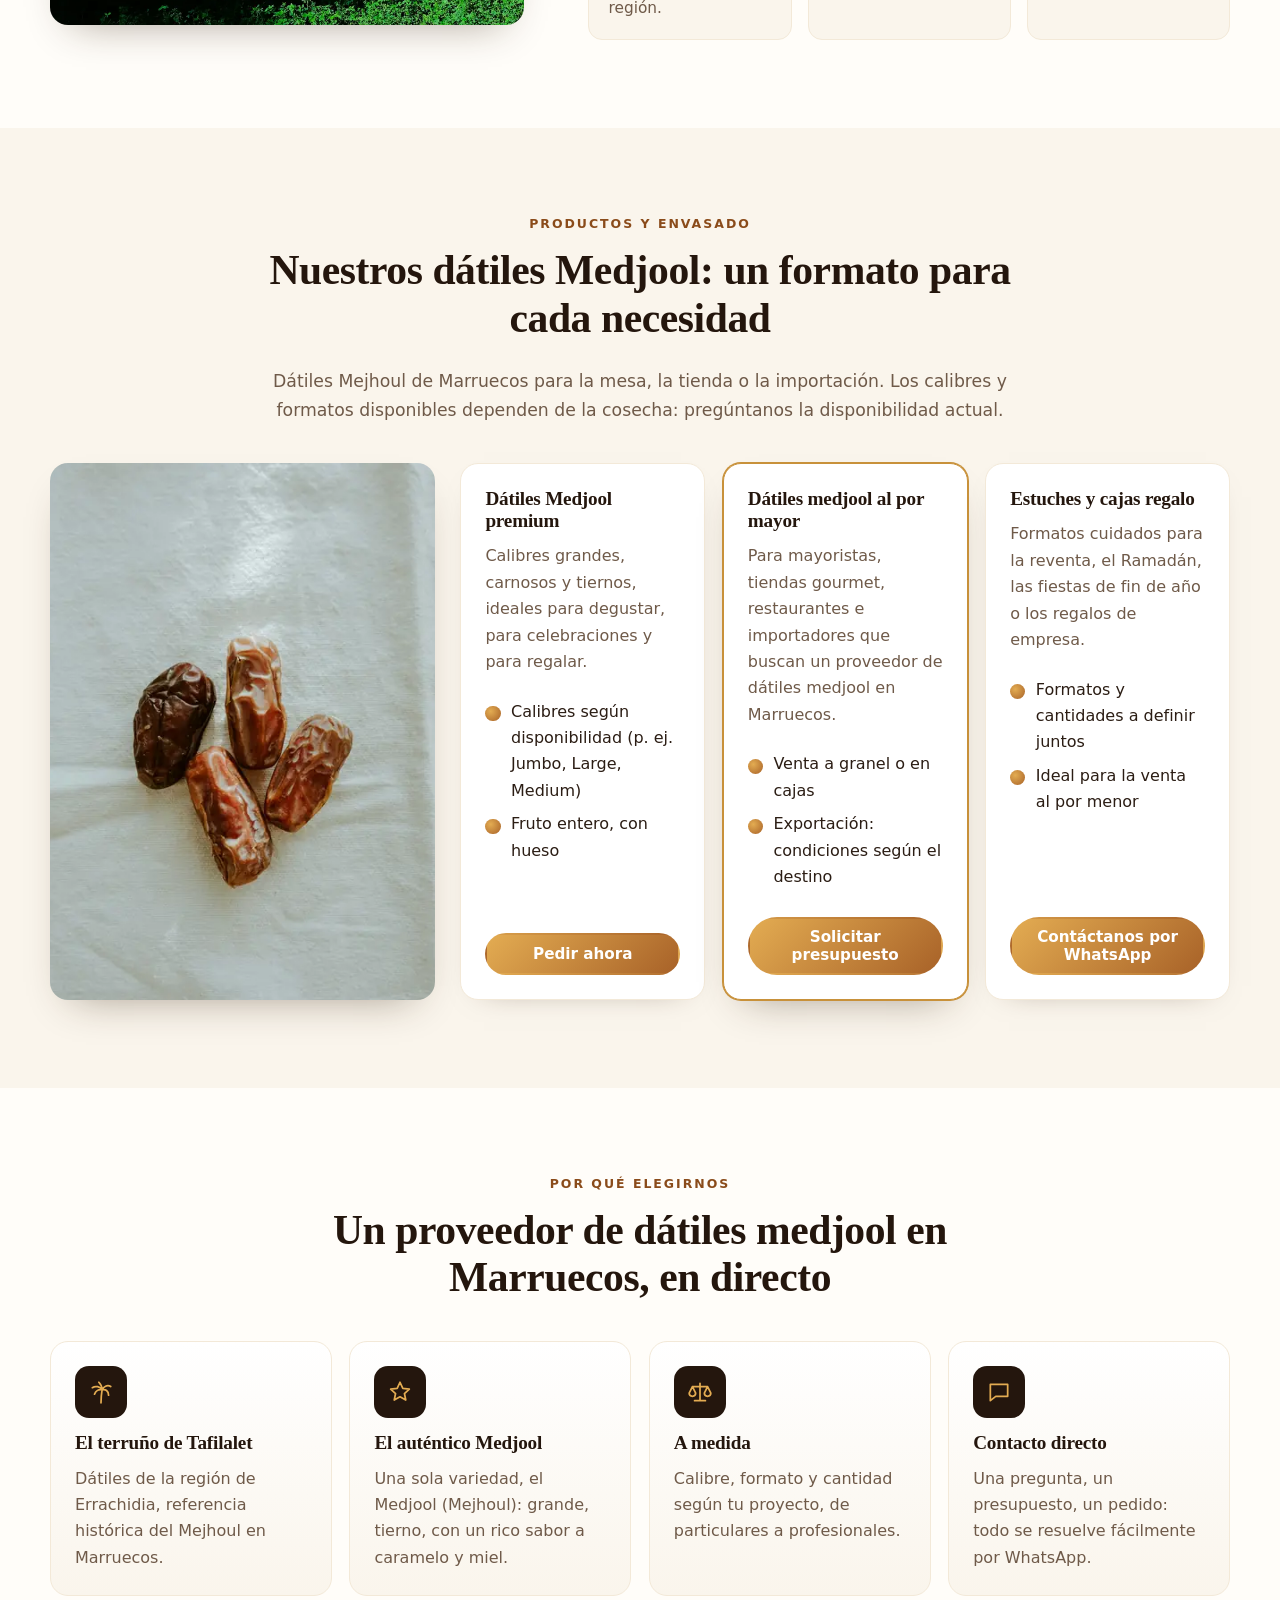
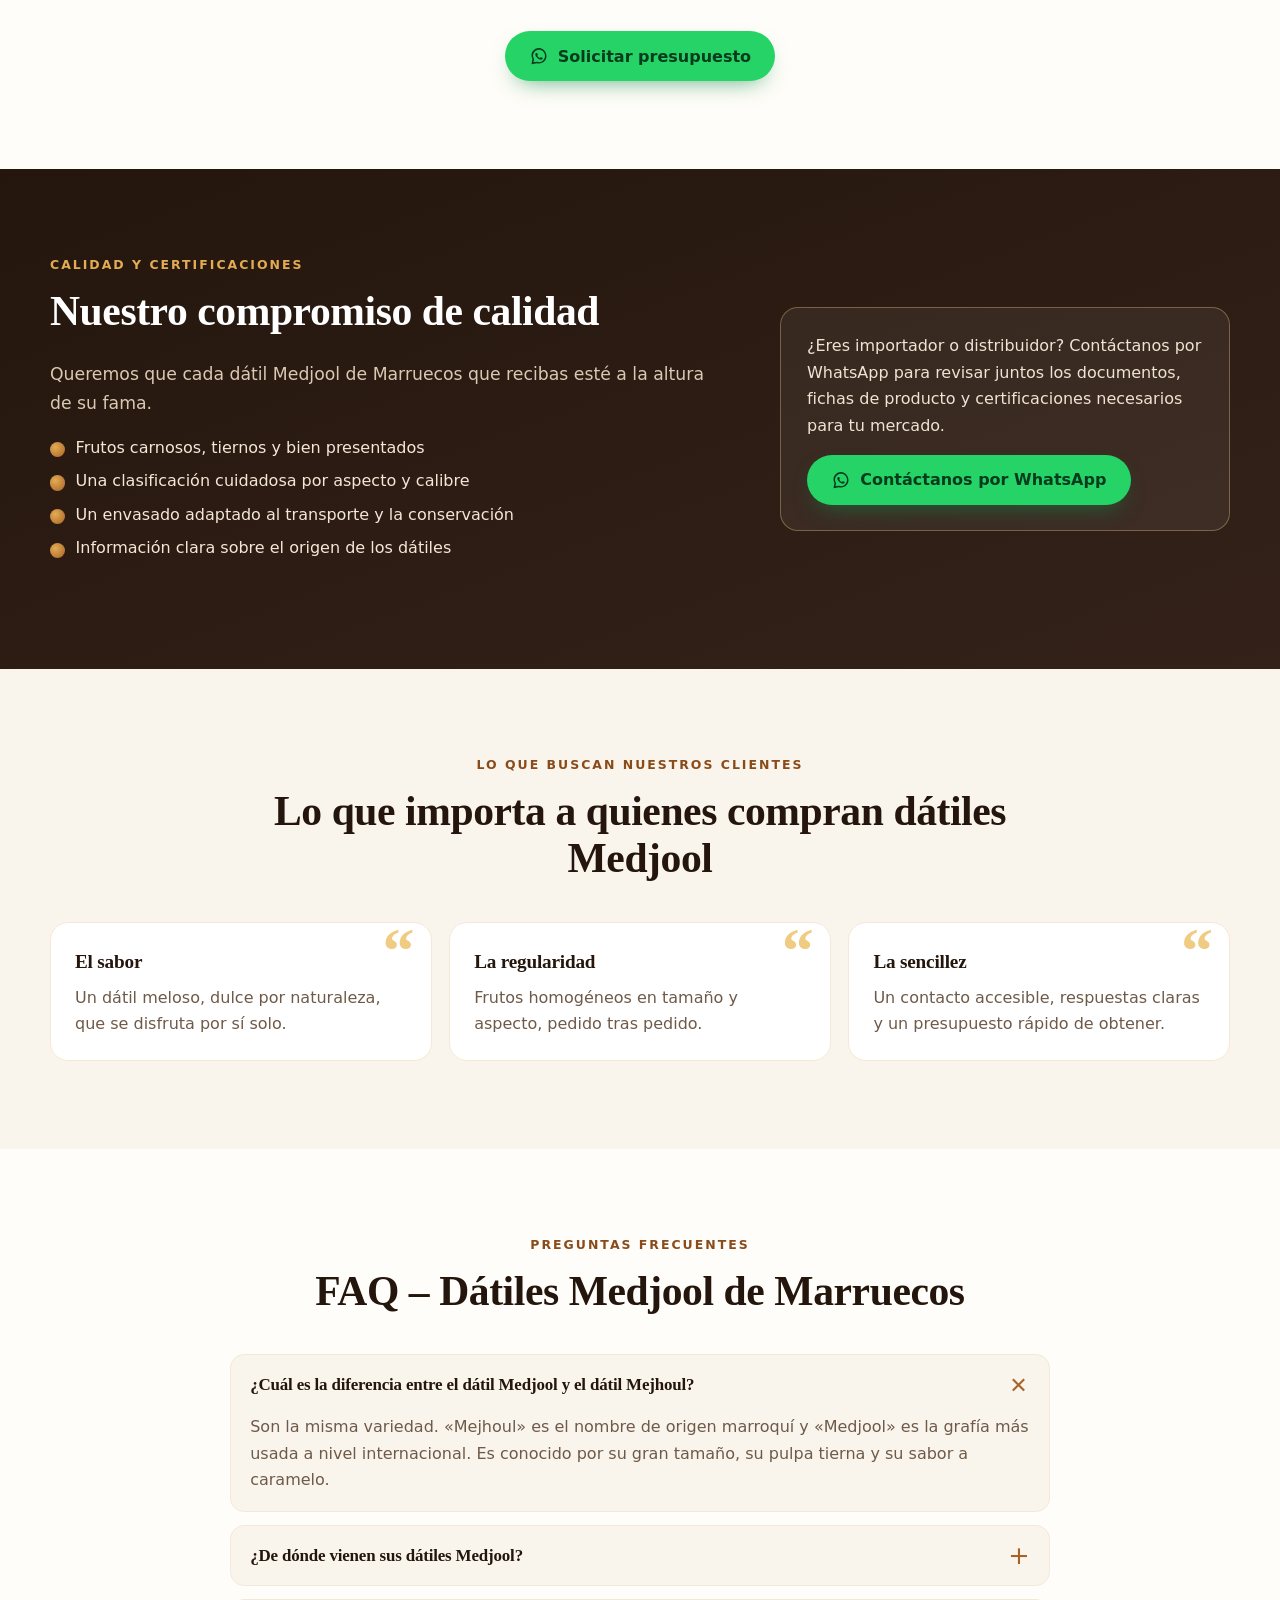
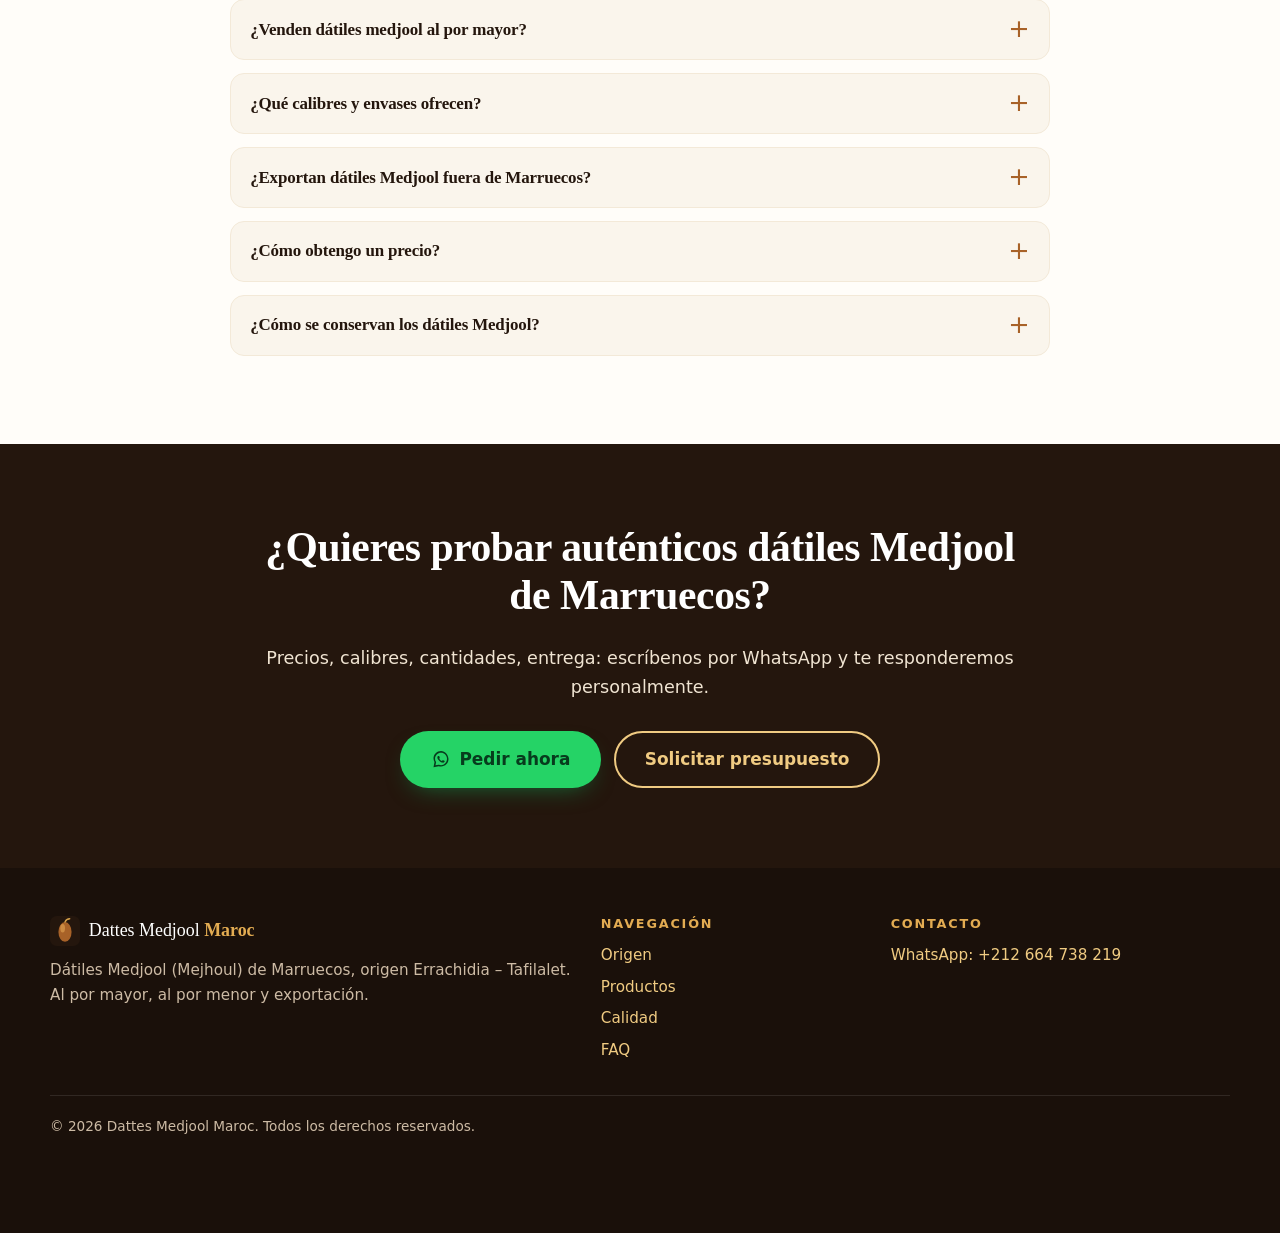
==== commit d45c4f57: "New WhatsApp number +212664738219: build script + generated pages (1/2)" ====
--- a/es/index.html
+++ b/es/index.html
@@ -53,12 +53,12 @@
       "url": "https://medjooldateswholesale.vercel.app/",
       "logo": "https://medjooldateswholesale.vercel.app/images/apple-touch-icon.png",
       "image": "https://medjooldateswholesale.vercel.app/images/og-image.jpg",
-      "telephone": "+212661111111",
+      "telephone": "+212664738219",
       "contactPoint": {
         "@type": "ContactPoint",
-        "telephone": "+212661111111",
+        "telephone": "+212664738219",
         "contactType": "sales",
-        "url": "https://wa.me/212661111111",
+        "url": "https://wa.me/212664738219",
         "availableLanguage": [
           "English",
           "French",
@@ -180,7 +180,7 @@
           <a href="/fr/" hreflang="fr" lang="fr">FR</a>
           <a href="/es/" hreflang="es" lang="es" aria-current="page">ES</a>
         </nav>
-        <a class="btn btn--wa btn--sm header__wa" href="https://wa.me/212661111111?text=Hola%2C%20me%20interesan%20sus%20d%C3%A1tiles%20Medjool%20de%20Marruecos.%20%C2%BFPodr%C3%ADan%20enviarme%20sus%20precios%20y%20disponibilidad%3F" target="_blank" rel="noopener" data-cta="whatsapp" data-cta-location="header"><svg class="i-wa" viewBox="0 0 32 32" width="20" height="20" aria-hidden="true" focusable="false"><path fill="currentColor" d="M16.04 3C9.4 3 4 8.33 4 14.9c0 2.1.56 4.15 1.62 5.95L4 29l8.4-1.6a12.2 12.2 0 0 0 3.64.55C22.66 27.95 28 22.62 28 16.05 28 9.48 22.66 3 16.04 3zm0 22.8c-1.13 0-2.24-.18-3.3-.53l-.6-.2-4.98.95.97-4.83-.22-.6a9.6 9.6 0 0 1-1.44-5.1c0-5.3 4.3-9.6 9.57-9.6s9.57 4.3 9.57 9.6-4.3 10.31-9.57 10.31zm5.27-7.07c-.29-.14-1.7-.83-1.96-.92-.27-.1-.46-.14-.65.14-.2.29-.75.92-.92 1.1-.17.2-.34.22-.63.08-.29-.15-1.22-.45-2.32-1.43-.86-.76-1.44-1.7-1.6-1.99-.17-.29-.02-.44.12-.58.13-.13.29-.34.43-.5.15-.18.2-.3.29-.49.1-.19.05-.36-.02-.5-.07-.15-.65-1.56-.89-2.13-.23-.56-.47-.48-.65-.49h-.55c-.19 0-.5.07-.77.36-.26.29-1 .98-1 2.4 0 1.4 1.03 2.77 1.17 2.96.15.19 2.03 3.1 4.92 4.34.69.3 1.22.47 1.64.6.69.22 1.32.19 1.81.12.55-.08 1.7-.69 1.94-1.36.24-.67.24-1.25.17-1.37-.07-.12-.26-.19-.55-.33z"/></svg><span>WhatsApp</span></a>
+        <a class="btn btn--wa btn--sm header__wa" href="https://wa.me/212664738219?text=Hola%2C%20me%20interesan%20sus%20d%C3%A1tiles%20Medjool%20de%20Marruecos.%20%C2%BFPodr%C3%ADan%20enviarme%20sus%20precios%20y%20disponibilidad%3F" target="_blank" rel="noopener" data-cta="whatsapp" data-cta-location="header"><svg class="i-wa" viewBox="0 0 32 32" width="20" height="20" aria-hidden="true" focusable="false"><path fill="currentColor" d="M16.04 3C9.4 3 4 8.33 4 14.9c0 2.1.56 4.15 1.62 5.95L4 29l8.4-1.6a12.2 12.2 0 0 0 3.64.55C22.66 27.95 28 22.62 28 16.05 28 9.48 22.66 3 16.04 3zm0 22.8c-1.13 0-2.24-.18-3.3-.53l-.6-.2-4.98.95.97-4.83-.22-.6a9.6 9.6 0 0 1-1.44-5.1c0-5.3 4.3-9.6 9.57-9.6s9.57 4.3 9.57 9.6-4.3 10.31-9.57 10.31zm5.27-7.07c-.29-.14-1.7-.83-1.96-.92-.27-.1-.46-.14-.65.14-.2.29-.75.92-.92 1.1-.17.2-.34.22-.63.08-.29-.15-1.22-.45-2.32-1.43-.86-.76-1.44-1.7-1.6-1.99-.17-.29-.02-.44.12-.58.13-.13.29-.34.43-.5.15-.18.2-.3.29-.49.1-.19.05-.36-.02-.5-.07-.15-.65-1.56-.89-2.13-.23-.56-.47-.48-.65-.49h-.55c-.19 0-.5.07-.77.36-.26.29-1 .98-1 2.4 0 1.4 1.03 2.77 1.17 2.96.15.19 2.03 3.1 4.92 4.34.69.3 1.22.47 1.64.6.69.22 1.32.19 1.81.12.55-.08 1.7-.69 1.94-1.36.24-.67.24-1.25.17-1.37-.07-.12-.26-.19-.55-.33z"/></svg><span>WhatsApp</span></a>
         <button class="burger" type="button" aria-controls="nav" aria-expanded="false" aria-label="Abrir el menú"><span></span><span></span><span></span></button>
       </div>
     </div>
@@ -195,8 +195,8 @@
           <h1 id="hero-title">Dátiles Medjool de Marruecos, el rey de los dátiles de Tafilalet</h1>
           <p class="lead">Dátiles Mejhoul carnosos, tiernos y naturalmente dulces, de los palmerales de Errachidia. Para particulares, comercios e importadores: dátiles medjool premium al por mayor, al por menor y para exportación.</p>
           <div class="cta-row">
-            <a class="btn btn--wa" href="https://wa.me/212661111111?text=Hola%2C%20me%20interesan%20sus%20d%C3%A1tiles%20Medjool%20de%20Marruecos.%20%C2%BFPodr%C3%ADan%20enviarme%20sus%20precios%20y%20disponibilidad%3F" target="_blank" rel="noopener" data-cta="whatsapp" data-cta-location="hero"><svg class="i-wa" viewBox="0 0 32 32" width="20" height="20" aria-hidden="true" focusable="false"><path fill="currentColor" d="M16.04 3C9.4 3 4 8.33 4 14.9c0 2.1.56 4.15 1.62 5.95L4 29l8.4-1.6a12.2 12.2 0 0 0 3.64.55C22.66 27.95 28 22.62 28 16.05 28 9.48 22.66 3 16.04 3zm0 22.8c-1.13 0-2.24-.18-3.3-.53l-.6-.2-4.98.95.97-4.83-.22-.6a9.6 9.6 0 0 1-1.44-5.1c0-5.3 4.3-9.6 9.57-9.6s9.57 4.3 9.57 9.6-4.3 10.31-9.57 10.31zm5.27-7.07c-.29-.14-1.7-.83-1.96-.92-.27-.1-.46-.14-.65.14-.2.29-.75.92-.92 1.1-.17.2-.34.22-.63.08-.29-.15-1.22-.45-2.32-1.43-.86-.76-1.44-1.7-1.6-1.99-.17-.29-.02-.44.12-.58.13-.13.29-.34.43-.5.15-.18.2-.3.29-.49.1-.19.05-.36-.02-.5-.07-.15-.65-1.56-.89-2.13-.23-.56-.47-.48-.65-.49h-.55c-.19 0-.5.07-.77.36-.26.29-1 .98-1 2.4 0 1.4 1.03 2.77 1.17 2.96.15.19 2.03 3.1 4.92 4.34.69.3 1.22.47 1.64.6.69.22 1.32.19 1.81.12.55-.08 1.7-.69 1.94-1.36.24-.67.24-1.25.17-1.37-.07-.12-.26-.19-.55-.33z"/></svg><span>Contáctanos por WhatsApp</span></a>
-            <a class="btn btn--ghost" href="https://wa.me/212661111111?text=Hola%2C%20me%20interesan%20sus%20d%C3%A1tiles%20Medjool%20de%20Marruecos.%20%C2%BFPodr%C3%ADan%20enviarme%20sus%20precios%20y%20disponibilidad%3F" target="_blank" rel="noopener" data-cta="whatsapp" data-cta-location="hero-quote"><span>Solicitar presupuesto</span></a>
+            <a class="btn btn--wa" href="https://wa.me/212664738219?text=Hola%2C%20me%20interesan%20sus%20d%C3%A1tiles%20Medjool%20de%20Marruecos.%20%C2%BFPodr%C3%ADan%20enviarme%20sus%20precios%20y%20disponibilidad%3F" target="_blank" rel="noopener" data-cta="whatsapp" data-cta-location="hero"><svg class="i-wa" viewBox="0 0 32 32" width="20" height="20" aria-hidden="true" focusable="false"><path fill="currentColor" d="M16.04 3C9.4 3 4 8.33 4 14.9c0 2.1.56 4.15 1.62 5.95L4 29l8.4-1.6a12.2 12.2 0 0 0 3.64.55C22.66 27.95 28 22.62 28 16.05 28 9.48 22.66 3 16.04 3zm0 22.8c-1.13 0-2.24-.18-3.3-.53l-.6-.2-4.98.95.97-4.83-.22-.6a9.6 9.6 0 0 1-1.44-5.1c0-5.3 4.3-9.6 9.57-9.6s9.57 4.3 9.57 9.6-4.3 10.31-9.57 10.31zm5.27-7.07c-.29-.14-1.7-.83-1.96-.92-.27-.1-.46-.14-.65.14-.2.29-.75.92-.92 1.1-.17.2-.34.22-.63.08-.29-.15-1.22-.45-2.32-1.43-.86-.76-1.44-1.7-1.6-1.99-.17-.29-.02-.44.12-.58.13-.13.29-.34.43-.5.15-.18.2-.3.29-.49.1-.19.05-.36-.02-.5-.07-.15-.65-1.56-.89-2.13-.23-.56-.47-.48-.65-.49h-.55c-.19 0-.5.07-.77.36-.26.29-1 .98-1 2.4 0 1.4 1.03 2.77 1.17 2.96.15.19 2.03 3.1 4.92 4.34.69.3 1.22.47 1.64.6.69.22 1.32.19 1.81.12.55-.08 1.7-.69 1.94-1.36.24-.67.24-1.25.17-1.37-.07-.12-.26-.19-.55-.33z"/></svg><span>Contáctanos por WhatsApp</span></a>
+            <a class="btn btn--ghost" href="https://wa.me/212664738219?text=Hola%2C%20me%20interesan%20sus%20d%C3%A1tiles%20Medjool%20de%20Marruecos.%20%C2%BFPodr%C3%ADan%20enviarme%20sus%20precios%20y%20disponibilidad%3F" target="_blank" rel="noopener" data-cta="whatsapp" data-cta-location="hero-quote"><span>Solicitar presupuesto</span></a>
           </div>
           <p class="hero__note">Precios, calibres y disponibilidad: respuesta personalizada por WhatsApp.</p>
         </div>
@@ -253,19 +253,19 @@
               <h3>Dátiles Medjool premium</h3>
               <p>Calibres grandes, carnosos y tiernos, ideales para degustar, para celebraciones y para regalar.</p>
               <ul class="checks"><li>Calibres según disponibilidad (p. ej. Jumbo, Large, Medium)</li><li>Fruto entero, con hueso</li></ul>
-              <a class="btn btn--gold btn--sm" href="https://wa.me/212661111111?text=Hola%2C%20me%20interesan%20sus%20d%C3%A1tiles%20Medjool%20de%20Marruecos.%20%C2%BFPodr%C3%ADan%20enviarme%20sus%20precios%20y%20disponibilidad%3F" target="_blank" rel="noopener" data-cta="whatsapp" data-cta-location="product-premium"><span>Pedir ahora</span></a>
+              <a class="btn btn--gold btn--sm" href="https://wa.me/212664738219?text=Hola%2C%20me%20interesan%20sus%20d%C3%A1tiles%20Medjool%20de%20Marruecos.%20%C2%BFPodr%C3%ADan%20enviarme%20sus%20precios%20y%20disponibilidad%3F" target="_blank" rel="noopener" data-cta="whatsapp" data-cta-location="product-premium"><span>Pedir ahora</span></a>
             </article>
             <article class="card card--featured">
               <h3>Dátiles medjool al por mayor</h3>
               <p>Para mayoristas, tiendas gourmet, restaurantes e importadores que buscan un proveedor de dátiles medjool en Marruecos.</p>
               <ul class="checks"><li>Venta a granel o en cajas</li><li>Exportación: condiciones según el destino</li></ul>
-              <a class="btn btn--gold btn--sm" href="https://wa.me/212661111111?text=Hola%2C%20me%20interesan%20sus%20d%C3%A1tiles%20Medjool%20de%20Marruecos.%20%C2%BFPodr%C3%ADan%20enviarme%20sus%20precios%20y%20disponibilidad%3F" target="_blank" rel="noopener" data-cta="whatsapp" data-cta-location="product-wholesale"><span>Solicitar presupuesto</span></a>
+              <a class="btn btn--gold btn--sm" href="https://wa.me/212664738219?text=Hola%2C%20me%20interesan%20sus%20d%C3%A1tiles%20Medjool%20de%20Marruecos.%20%C2%BFPodr%C3%ADan%20enviarme%20sus%20precios%20y%20disponibilidad%3F" target="_blank" rel="noopener" data-cta="whatsapp" data-cta-location="product-wholesale"><span>Solicitar presupuesto</span></a>
             </article>
             <article class="card">
               <h3>Estuches y cajas regalo</h3>
               <p>Formatos cuidados para la reventa, el Ramadán, las fiestas de fin de año o los regalos de empresa.</p>
               <ul class="checks"><li>Formatos y cantidades a definir juntos</li><li>Ideal para la venta al por menor</li></ul>
-              <a class="btn btn--gold btn--sm" href="https://wa.me/212661111111?text=Hola%2C%20me%20interesan%20sus%20d%C3%A1tiles%20Medjool%20de%20Marruecos.%20%C2%BFPodr%C3%ADan%20enviarme%20sus%20precios%20y%20disponibilidad%3F" target="_blank" rel="noopener" data-cta="whatsapp" data-cta-location="product-boxes"><span>Contáctanos por WhatsApp</span></a>
+              <a class="btn btn--gold btn--sm" href="https://wa.me/212664738219?text=Hola%2C%20me%20interesan%20sus%20d%C3%A1tiles%20Medjool%20de%20Marruecos.%20%C2%BFPodr%C3%ADan%20enviarme%20sus%20precios%20y%20disponibilidad%3F" target="_blank" rel="noopener" data-cta="whatsapp" data-cta-location="product-boxes"><span>Contáctanos por WhatsApp</span></a>
             </article>
           </div>
         </div>
@@ -285,7 +285,7 @@
           <div class="feature"><span class="feature__ico" aria-hidden="true"><svg viewBox="0 0 24 24" width="26" height="26" aria-hidden="true"><path fill="none" stroke="currentColor" stroke-width="1.6" stroke-linecap="round" stroke-linejoin="round" d="M12 4v16M7 20h10M5 7h14M5 7l-3 6a3 3 0 0 0 6 0zM19 7l-3 6a3 3 0 0 0 6 0z"/></svg></span><h3>A medida</h3><p>Calibre, formato y cantidad según tu proyecto, de particulares a profesionales.</p></div>
           <div class="feature"><span class="feature__ico" aria-hidden="true"><svg viewBox="0 0 24 24" width="26" height="26" aria-hidden="true"><path fill="none" stroke="currentColor" stroke-width="1.6" stroke-linejoin="round" d="M4 5h16v11H9l-5 4z"/></svg></span><h3>Contacto directo</h3><p>Una pregunta, un presupuesto, un pedido: todo se resuelve fácilmente por WhatsApp.</p></div>
         </div>
-        <div class="center"><a class="btn btn--wa" href="https://wa.me/212661111111?text=Hola%2C%20me%20interesan%20sus%20d%C3%A1tiles%20Medjool%20de%20Marruecos.%20%C2%BFPodr%C3%ADan%20enviarme%20sus%20precios%20y%20disponibilidad%3F" target="_blank" rel="noopener" data-cta="whatsapp" data-cta-location="why"><svg class="i-wa" viewBox="0 0 32 32" width="20" height="20" aria-hidden="true" focusable="false"><path fill="currentColor" d="M16.04 3C9.4 3 4 8.33 4 14.9c0 2.1.56 4.15 1.62 5.95L4 29l8.4-1.6a12.2 12.2 0 0 0 3.64.55C22.66 27.95 28 22.62 28 16.05 28 9.48 22.66 3 16.04 3zm0 22.8c-1.13 0-2.24-.18-3.3-.53l-.6-.2-4.98.95.97-4.83-.22-.6a9.6 9.6 0 0 1-1.44-5.1c0-5.3 4.3-9.6 9.57-9.6s9.57 4.3 9.57 9.6-4.3 10.31-9.57 10.31zm5.27-7.07c-.29-.14-1.7-.83-1.96-.92-.27-.1-.46-.14-.65.14-.2.29-.75.92-.92 1.1-.17.2-.34.22-.63.08-.29-.15-1.22-.45-2.32-1.43-.86-.76-1.44-1.7-1.6-1.99-.17-.29-.02-.44.12-.58.13-.13.29-.34.43-.5.15-.18.2-.3.29-.49.1-.19.05-.36-.02-.5-.07-.15-.65-1.56-.89-2.13-.23-.56-.47-.48-.65-.49h-.55c-.19 0-.5.07-.77.36-.26.29-1 .98-1 2.4 0 1.4 1.03 2.77 1.17 2.96.15.19 2.03 3.1 4.92 4.34.69.3 1.22.47 1.64.6.69.22 1.32.19 1.81.12.55-.08 1.7-.69 1.94-1.36.24-.67.24-1.25.17-1.37-.07-.12-.26-.19-.55-.33z"/></svg><span>Solicitar presupuesto</span></a></div>
+        <div class="center"><a class="btn btn--wa" href="https://wa.me/212664738219?text=Hola%2C%20me%20interesan%20sus%20d%C3%A1tiles%20Medjool%20de%20Marruecos.%20%C2%BFPodr%C3%ADan%20enviarme%20sus%20precios%20y%20disponibilidad%3F" target="_blank" rel="noopener" data-cta="whatsapp" data-cta-location="why"><svg class="i-wa" viewBox="0 0 32 32" width="20" height="20" aria-hidden="true" focusable="false"><path fill="currentColor" d="M16.04 3C9.4 3 4 8.33 4 14.9c0 2.1.56 4.15 1.62 5.95L4 29l8.4-1.6a12.2 12.2 0 0 0 3.64.55C22.66 27.95 28 22.62 28 16.05 28 9.48 22.66 3 16.04 3zm0 22.8c-1.13 0-2.24-.18-3.3-.53l-.6-.2-4.98.95.97-4.83-.22-.6a9.6 9.6 0 0 1-1.44-5.1c0-5.3 4.3-9.6 9.57-9.6s9.57 4.3 9.57 9.6-4.3 10.31-9.57 10.31zm5.27-7.07c-.29-.14-1.7-.83-1.96-.92-.27-.1-.46-.14-.65.14-.2.29-.75.92-.92 1.1-.17.2-.34.22-.63.08-.29-.15-1.22-.45-2.32-1.43-.86-.76-1.44-1.7-1.6-1.99-.17-.29-.02-.44.12-.58.13-.13.29-.34.43-.5.15-.18.2-.3.29-.49.1-.19.05-.36-.02-.5-.07-.15-.65-1.56-.89-2.13-.23-.56-.47-.48-.65-.49h-.55c-.19 0-.5.07-.77.36-.26.29-1 .98-1 2.4 0 1.4 1.03 2.77 1.17 2.96.15.19 2.03 3.1 4.92 4.34.69.3 1.22.47 1.64.6.69.22 1.32.19 1.81.12.55-.08 1.7-.69 1.94-1.36.24-.67.24-1.25.17-1.37-.07-.12-.26-.19-.55-.33z"/></svg><span>Solicitar presupuesto</span></a></div>
       </div>
     </section>
 
@@ -307,7 +307,7 @@
           <!-- TODO (Jose) : ajoutez ici vos VRAIES certifications (ex. ONSSA, ISO, bio…) uniquement
                si vous les détenez, avec leurs logos/numéros. Rien n'est affiché pour l'instant. -->
           <p>¿Eres importador o distribuidor? Contáctanos por WhatsApp para revisar juntos los documentos, fichas de producto y certificaciones necesarios para tu mercado.</p>
-          <a class="btn btn--wa" href="https://wa.me/212661111111?text=Hola%2C%20me%20interesan%20sus%20d%C3%A1tiles%20Medjool%20de%20Marruecos.%20%C2%BFPodr%C3%ADan%20enviarme%20sus%20precios%20y%20disponibilidad%3F" target="_blank" rel="noopener" data-cta="whatsapp" data-cta-location="quality"><svg class="i-wa" viewBox="0 0 32 32" width="20" height="20" aria-hidden="true" focusable="false"><path fill="currentColor" d="M16.04 3C9.4 3 4 8.33 4 14.9c0 2.1.56 4.15 1.62 5.95L4 29l8.4-1.6a12.2 12.2 0 0 0 3.64.55C22.66 27.95 28 22.62 28 16.05 28 9.48 22.66 3 16.04 3zm0 22.8c-1.13 0-2.24-.18-3.3-.53l-.6-.2-4.98.95.97-4.83-.22-.6a9.6 9.6 0 0 1-1.44-5.1c0-5.3 4.3-9.6 9.57-9.6s9.57 4.3 9.57 9.6-4.3 10.31-9.57 10.31zm5.27-7.07c-.29-.14-1.7-.83-1.96-.92-.27-.1-.46-.14-.65.14-.2.29-.75.92-.92 1.1-.17.2-.34.22-.63.08-.29-.15-1.22-.45-2.32-1.43-.86-.76-1.44-1.7-1.6-1.99-.17-.29-.02-.44.12-.58.13-.13.29-.34.43-.5.15-.18.2-.3.29-.49.1-.19.05-.36-.02-.5-.07-.15-.65-1.56-.89-2.13-.23-.56-.47-.48-.65-.49h-.55c-.19 0-.5.07-.77.36-.26.29-1 .98-1 2.4 0 1.4 1.03 2.77 1.17 2.96.15.19 2.03 3.1 4.92 4.34.69.3 1.22.47 1.64.6.69.22 1.32.19 1.81.12.55-.08 1.7-.69 1.94-1.36.24-.67.24-1.25.17-1.37-.07-.12-.26-.19-.55-.33z"/></svg><span>Contáctanos por WhatsApp</span></a>
+          <a class="btn btn--wa" href="https://wa.me/212664738219?text=Hola%2C%20me%20interesan%20sus%20d%C3%A1tiles%20Medjool%20de%20Marruecos.%20%C2%BFPodr%C3%ADan%20enviarme%20sus%20precios%20y%20disponibilidad%3F" target="_blank" rel="noopener" data-cta="whatsapp" data-cta-location="quality"><svg class="i-wa" viewBox="0 0 32 32" width="20" height="20" aria-hidden="true" focusable="false"><path fill="currentColor" d="M16.04 3C9.4 3 4 8.33 4 14.9c0 2.1.56 4.15 1.62 5.95L4 29l8.4-1.6a12.2 12.2 0 0 0 3.64.55C22.66 27.95 28 22.62 28 16.05 28 9.48 22.66 3 16.04 3zm0 22.8c-1.13 0-2.24-.18-3.3-.53l-.6-.2-4.98.95.97-4.83-.22-.6a9.6 9.6 0 0 1-1.44-5.1c0-5.3 4.3-9.6 9.57-9.6s9.57 4.3 9.57 9.6-4.3 10.31-9.57 10.31zm5.27-7.07c-.29-.14-1.7-.83-1.96-.92-.27-.1-.46-.14-.65.14-.2.29-.75.92-.92 1.1-.17.2-.34.22-.63.08-.29-.15-1.22-.45-2.32-1.43-.86-.76-1.44-1.7-1.6-1.99-.17-.29-.02-.44.12-.58.13-.13.29-.34.43-.5.15-.18.2-.3.29-.49.1-.19.05-.36-.02-.5-.07-.15-.65-1.56-.89-2.13-.23-.56-.47-.48-.65-.49h-.55c-.19 0-.5.07-.77.36-.26.29-1 .98-1 2.4 0 1.4 1.03 2.77 1.17 2.96.15.19 2.03 3.1 4.92 4.34.69.3 1.22.47 1.64.6.69.22 1.32.19 1.81.12.55-.08 1.7-.69 1.94-1.36.24-.67.24-1.25.17-1.37-.07-.12-.26-.19-.55-.33z"/></svg><span>Contáctanos por WhatsApp</span></a>
         </div>
       </div>
     </section>
@@ -386,8 +386,8 @@
         <h2 id="final-title">¿Quieres probar auténticos dátiles Medjool de Marruecos?</h2>
         <p>Precios, calibres, cantidades, entrega: escríbenos por WhatsApp y te responderemos personalmente.</p>
         <div class="cta-row cta-row--center">
-          <a class="btn btn--wa btn--lg" href="https://wa.me/212661111111?text=Hola%2C%20me%20interesan%20sus%20d%C3%A1tiles%20Medjool%20de%20Marruecos.%20%C2%BFPodr%C3%ADan%20enviarme%20sus%20precios%20y%20disponibilidad%3F" target="_blank" rel="noopener" data-cta="whatsapp" data-cta-location="final"><svg class="i-wa" viewBox="0 0 32 32" width="20" height="20" aria-hidden="true" focusable="false"><path fill="currentColor" d="M16.04 3C9.4 3 4 8.33 4 14.9c0 2.1.56 4.15 1.62 5.95L4 29l8.4-1.6a12.2 12.2 0 0 0 3.64.55C22.66 27.95 28 22.62 28 16.05 28 9.48 22.66 3 16.04 3zm0 22.8c-1.13 0-2.24-.18-3.3-.53l-.6-.2-4.98.95.97-4.83-.22-.6a9.6 9.6 0 0 1-1.44-5.1c0-5.3 4.3-9.6 9.57-9.6s9.57 4.3 9.57 9.6-4.3 10.31-9.57 10.31zm5.27-7.07c-.29-.14-1.7-.83-1.96-.92-.27-.1-.46-.14-.65.14-.2.29-.75.92-.92 1.1-.17.2-.34.22-.63.08-.29-.15-1.22-.45-2.32-1.43-.86-.76-1.44-1.7-1.6-1.99-.17-.29-.02-.44.12-.58.13-.13.29-.34.43-.5.15-.18.2-.3.29-.49.1-.19.05-.36-.02-.5-.07-.15-.65-1.56-.89-2.13-.23-.56-.47-.48-.65-.49h-.55c-.19 0-.5.07-.77.36-.26.29-1 .98-1 2.4 0 1.4 1.03 2.77 1.17 2.96.15.19 2.03 3.1 4.92 4.34.69.3 1.22.47 1.64.6.69.22 1.32.19 1.81.12.55-.08 1.7-.69 1.94-1.36.24-.67.24-1.25.17-1.37-.07-.12-.26-.19-.55-.33z"/></svg><span>Pedir ahora</span></a>
-          <a class="btn btn--ghost-light btn--lg" href="https://wa.me/212661111111?text=Hola%2C%20me%20interesan%20sus%20d%C3%A1tiles%20Medjool%20de%20Marruecos.%20%C2%BFPodr%C3%ADan%20enviarme%20sus%20precios%20y%20disponibilidad%3F" target="_blank" rel="noopener" data-cta="whatsapp" data-cta-location="final-quote"><span>Solicitar presupuesto</span></a>
+          <a class="btn btn--wa btn--lg" href="https://wa.me/212664738219?text=Hola%2C%20me%20interesan%20sus%20d%C3%A1tiles%20Medjool%20de%20Marruecos.%20%C2%BFPodr%C3%ADan%20enviarme%20sus%20precios%20y%20disponibilidad%3F" target="_blank" rel="noopener" data-cta="whatsapp" data-cta-location="final"><svg class="i-wa" viewBox="0 0 32 32" width="20" height="20" aria-hidden="true" focusable="false"><path fill="currentColor" d="M16.04 3C9.4 3 4 8.33 4 14.9c0 2.1.56 4.15 1.62 5.95L4 29l8.4-1.6a12.2 12.2 0 0 0 3.64.55C22.66 27.95 28 22.62 28 16.05 28 9.48 22.66 3 16.04 3zm0 22.8c-1.13 0-2.24-.18-3.3-.53l-.6-.2-4.98.95.97-4.83-.22-.6a9.6 9.6 0 0 1-1.44-5.1c0-5.3 4.3-9.6 9.57-9.6s9.57 4.3 9.57 9.6-4.3 10.31-9.57 10.31zm5.27-7.07c-.29-.14-1.7-.83-1.96-.92-.27-.1-.46-.14-.65.14-.2.29-.75.92-.92 1.1-.17.2-.34.22-.63.08-.29-.15-1.22-.45-2.32-1.43-.86-.76-1.44-1.7-1.6-1.99-.17-.29-.02-.44.12-.58.13-.13.29-.34.43-.5.15-.18.2-.3.29-.49.1-.19.05-.36-.02-.5-.07-.15-.65-1.56-.89-2.13-.23-.56-.47-.48-.65-.49h-.55c-.19 0-.5.07-.77.36-.26.29-1 .98-1 2.4 0 1.4 1.03 2.77 1.17 2.96.15.19 2.03 3.1 4.92 4.34.69.3 1.22.47 1.64.6.69.22 1.32.19 1.81.12.55-.08 1.7-.69 1.94-1.36.24-.67.24-1.25.17-1.37-.07-.12-.26-.19-.55-.33z"/></svg><span>Pedir ahora</span></a>
+          <a class="btn btn--ghost-light btn--lg" href="https://wa.me/212664738219?text=Hola%2C%20me%20interesan%20sus%20d%C3%A1tiles%20Medjool%20de%20Marruecos.%20%C2%BFPodr%C3%ADan%20enviarme%20sus%20precios%20y%20disponibilidad%3F" target="_blank" rel="noopener" data-cta="whatsapp" data-cta-location="final-quote"><span>Solicitar presupuesto</span></a>
         </div>
       </div>
     </section>
@@ -410,7 +410,7 @@
       </div>
       <div>
         <h2 class="footer__h">Contacto</h2>
-        <p><a href="https://wa.me/212661111111?text=Hola%2C%20me%20interesan%20sus%20d%C3%A1tiles%20Medjool%20de%20Marruecos.%20%C2%BFPodr%C3%ADan%20enviarme%20sus%20precios%20y%20disponibilidad%3F" target="_blank" rel="noopener" data-cta="whatsapp" data-cta-location="footer">WhatsApp: +212 661 111 111</a></p>
+        <p><a href="https://wa.me/212664738219?text=Hola%2C%20me%20interesan%20sus%20d%C3%A1tiles%20Medjool%20de%20Marruecos.%20%C2%BFPodr%C3%ADan%20enviarme%20sus%20precios%20y%20disponibilidad%3F" target="_blank" rel="noopener" data-cta="whatsapp" data-cta-location="footer">WhatsApp: +212 664 738 219</a></p>
       </div>
     </div>
     <div class="container footer__bottom">
@@ -418,7 +418,7 @@
     </div>
   </footer>
 
-  <a class="wa-float" href="https://wa.me/212661111111?text=Hola%2C%20me%20interesan%20sus%20d%C3%A1tiles%20Medjool%20de%20Marruecos.%20%C2%BFPodr%C3%ADan%20enviarme%20sus%20precios%20y%20disponibilidad%3F" target="_blank" rel="noopener" data-cta="whatsapp" data-cta-location="floating" aria-label="Contáctanos por WhatsApp"><svg class="i-wa" viewBox="0 0 32 32" width="20" height="20" aria-hidden="true" focusable="false"><path fill="currentColor" d="M16.04 3C9.4 3 4 8.33 4 14.9c0 2.1.56 4.15 1.62 5.95L4 29l8.4-1.6a12.2 12.2 0 0 0 3.64.55C22.66 27.95 28 22.62 28 16.05 28 9.48 22.66 3 16.04 3zm0 22.8c-1.13 0-2.24-.18-3.3-.53l-.6-.2-4.98.95.97-4.83-.22-.6a9.6 9.6 0 0 1-1.44-5.1c0-5.3 4.3-9.6 9.57-9.6s9.57 4.3 9.57 9.6-4.3 10.31-9.57 10.31zm5.27-7.07c-.29-.14-1.7-.83-1.96-.92-.27-.1-.46-.14-.65.14-.2.29-.75.92-.92 1.1-.17.2-.34.22-.63.08-.29-.15-1.22-.45-2.32-1.43-.86-.76-1.44-1.7-1.6-1.99-.17-.29-.02-.44.12-.58.13-.13.29-.34.43-.5.15-.18.2-.3.29-.49.1-.19.05-.36-.02-.5-.07-.15-.65-1.56-.89-2.13-.23-.56-.47-.48-.65-.49h-.55c-.19 0-.5.07-.77.36-.26.29-1 .98-1 2.4 0 1.4 1.03 2.77 1.17 2.96.15.19 2.03 3.1 4.92 4.34.69.3 1.22.47 1.64.6.69.22 1.32.19 1.81.12.55-.08 1.7-.69 1.94-1.36.24-.67.24-1.25.17-1.37-.07-.12-.26-.19-.55-.33z"/></svg></a>
+  <a class="wa-float" href="https://wa.me/212664738219?text=Hola%2C%20me%20interesan%20sus%20d%C3%A1tiles%20Medjool%20de%20Marruecos.%20%C2%BFPodr%C3%ADan%20enviarme%20sus%20precios%20y%20disponibilidad%3F" target="_blank" rel="noopener" data-cta="whatsapp" data-cta-location="floating" aria-label="Contáctanos por WhatsApp"><svg class="i-wa" viewBox="0 0 32 32" width="20" height="20" aria-hidden="true" focusable="false"><path fill="currentColor" d="M16.04 3C9.4 3 4 8.33 4 14.9c0 2.1.56 4.15 1.62 5.95L4 29l8.4-1.6a12.2 12.2 0 0 0 3.64.55C22.66 27.95 28 22.62 28 16.05 28 9.48 22.66 3 16.04 3zm0 22.8c-1.13 0-2.24-.18-3.3-.53l-.6-.2-4.98.95.97-4.83-.22-.6a9.6 9.6 0 0 1-1.44-5.1c0-5.3 4.3-9.6 9.57-9.6s9.57 4.3 9.57 9.6-4.3 10.31-9.57 10.31zm5.27-7.07c-.29-.14-1.7-.83-1.96-.92-.27-.1-.46-.14-.65.14-.2.29-.75.92-.92 1.1-.17.2-.34.22-.63.08-.29-.15-1.22-.45-2.32-1.43-.86-.76-1.44-1.7-1.6-1.99-.17-.29-.02-.44.12-.58.13-.13.29-.34.43-.5.15-.18.2-.3.29-.49.1-.19.05-.36-.02-.5-.07-.15-.65-1.56-.89-2.13-.23-.56-.47-.48-.65-.49h-.55c-.19 0-.5.07-.77.36-.26.29-1 .98-1 2.4 0 1.4 1.03 2.77 1.17 2.96.15.19 2.03 3.1 4.92 4.34.69.3 1.22.47 1.64.6.69.22 1.32.19 1.81.12.55-.08 1.7-.69 1.94-1.36.24-.67.24-1.25.17-1.37-.07-.12-.26-.19-.55-.33z"/></svg></a>
 
   <script src="/js/main.js"></script>
 </body>
--- a/css/style.css
+++ b/css/style.css
@@ -50,8 +50,8 @@
 .nav{display:none}
 .header__actions{margin-left:auto;display:flex;align-items:center;gap:.6rem}
 .lang{display:flex;border:1px solid var(--cream-2);border-radius:999px;padding:3px;background:#fff}
-.lang button{font:600 .8rem/1 var(--sans);letter-spacing:.04em;border:0;background:transparent;color:var(--muted);padding:.5rem .6rem;border-radius:999px;cursor:pointer;min-width:38px;min-height:34px}
-.lang button[aria-pressed="true"]{background:var(--espresso);color:var(--gold-soft)}
+.lang a{text-decoration:none;display:inline-flex;align-items:center;justify-content:center;font:600 .8rem/1 var(--sans);letter-spacing:.04em;border:0;background:transparent;color:var(--muted);padding:.5rem .6rem;border-radius:999px;cursor:pointer;min-width:38px;min-height:34px}
+.lang a[aria-current="page"]{background:var(--espresso);color:var(--gold-soft)}
 .header__wa{display:none}
 .burger{display:inline-flex;flex-direction:column;justify-content:center;gap:5px;width:44px;height:44px;border:0;background:transparent;cursor:pointer;padding:10px}
 .burger span{display:block;height:2px;background:var(--espresso);border-radius:2px;transition:transform .2s,opacity .2s}
@@ -189,7 +189,7 @@
 @media (max-width:520px){
   .brand{white-space:normal;min-width:0}
   .brand span{font-size:.98rem;line-height:1.1;max-width:8.5em}
-  .lang button{min-width:34px;padding:.45rem .45rem}
+  .lang a{min-width:34px;padding:.45rem .45rem}
 }
 @media (prefers-reduced-motion:reduce){
   html{scroll-behavior:auto}
